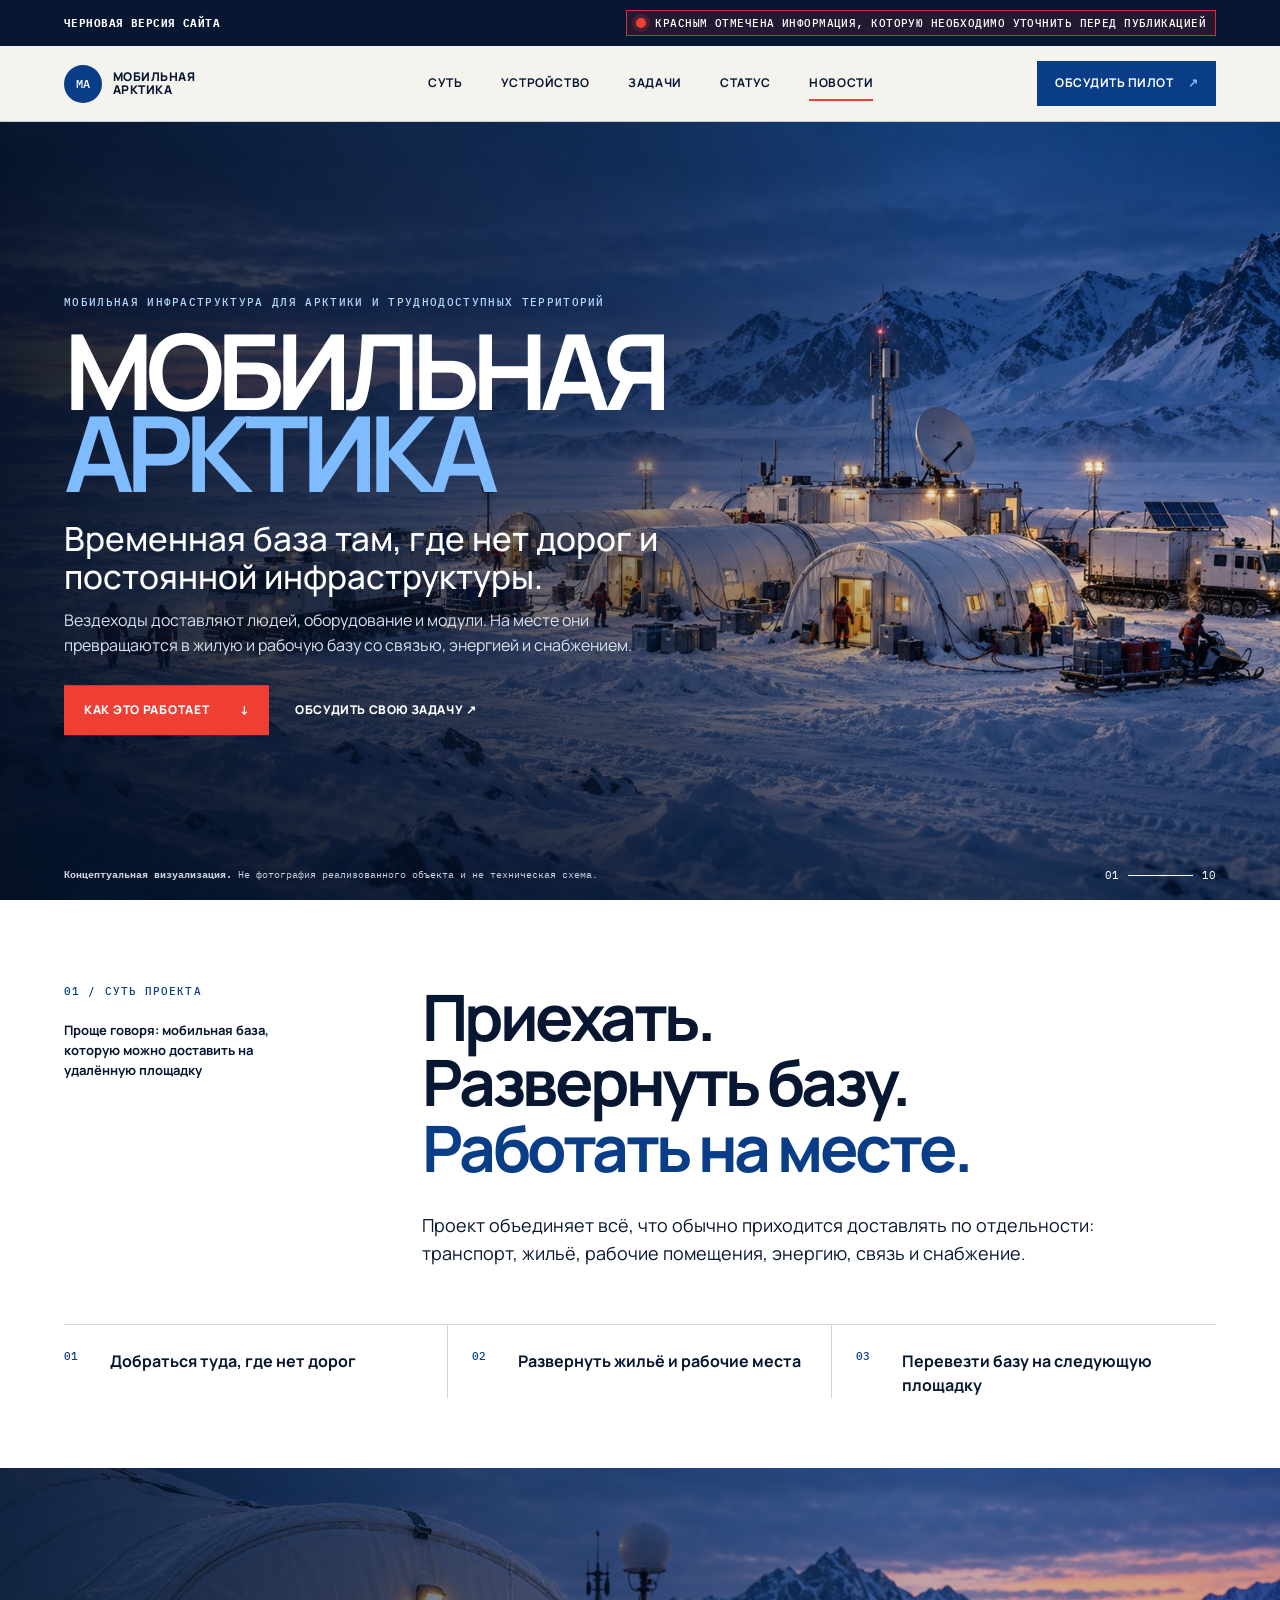
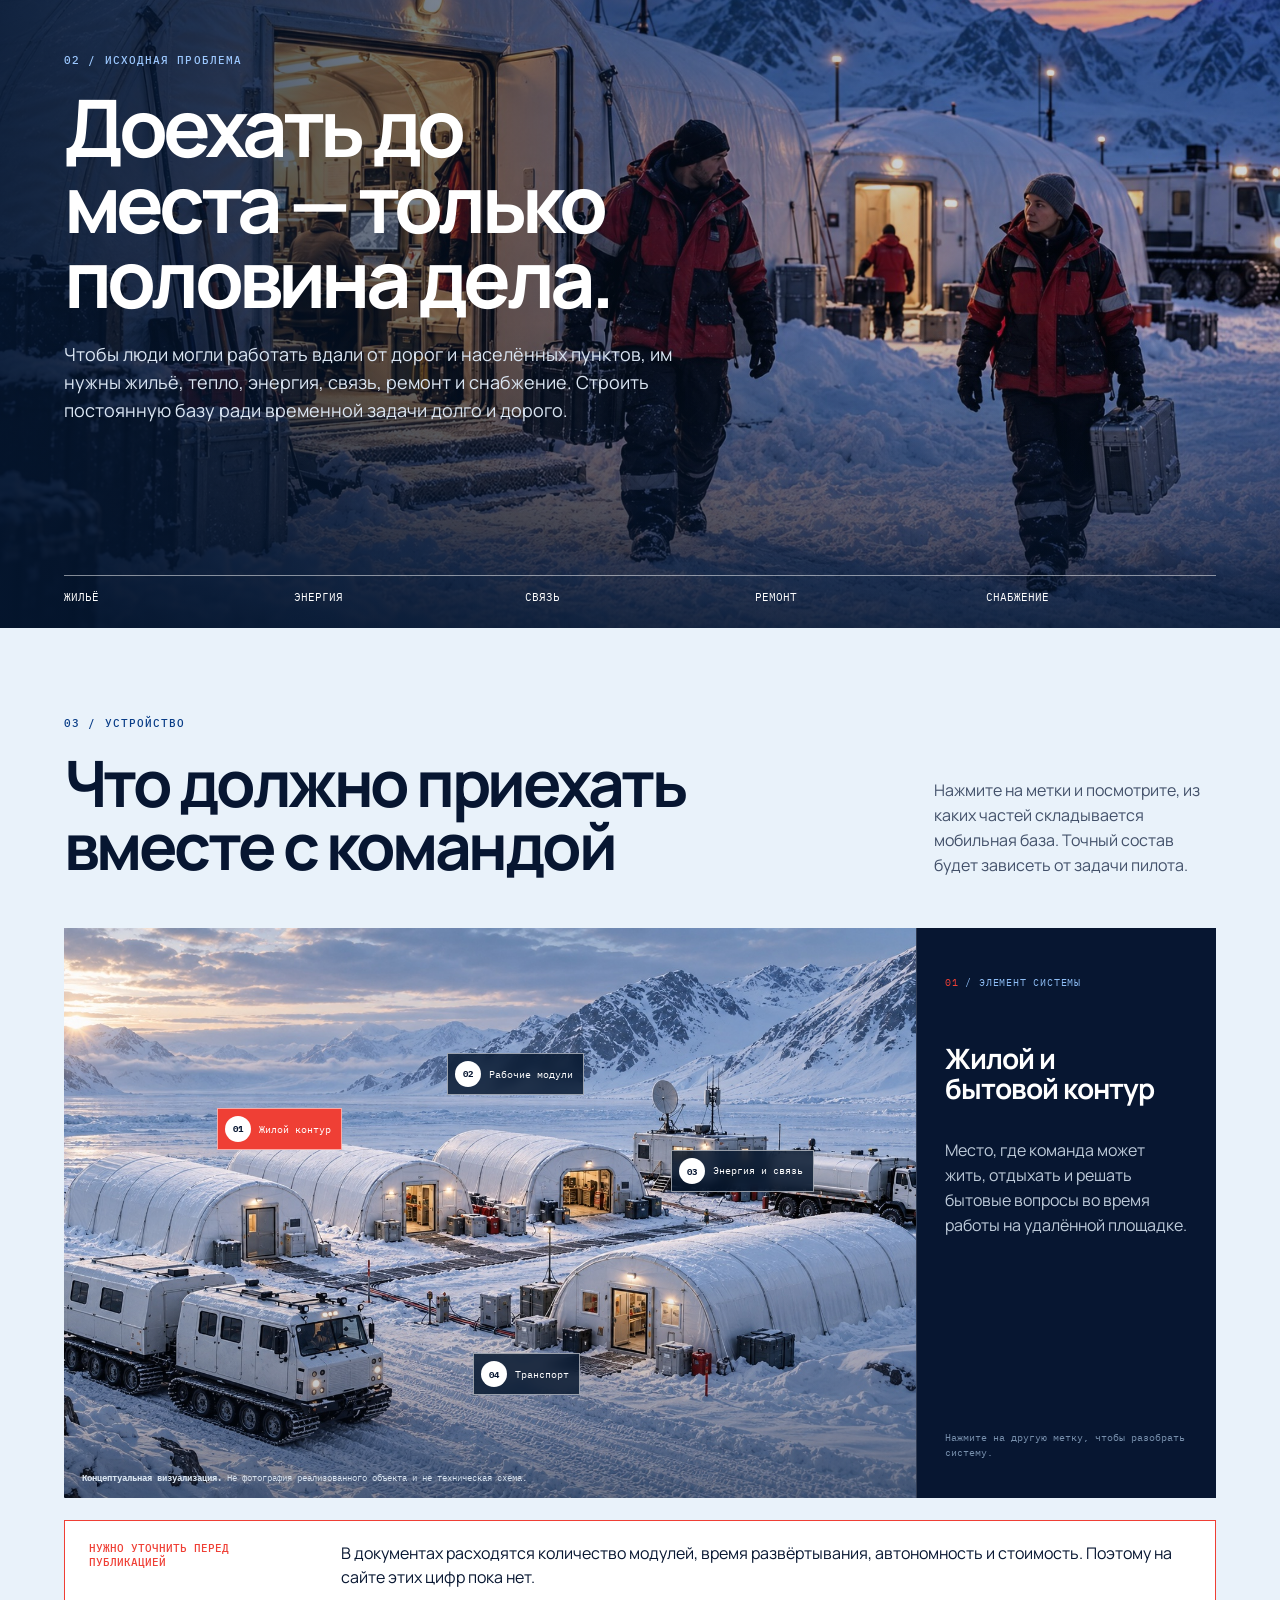
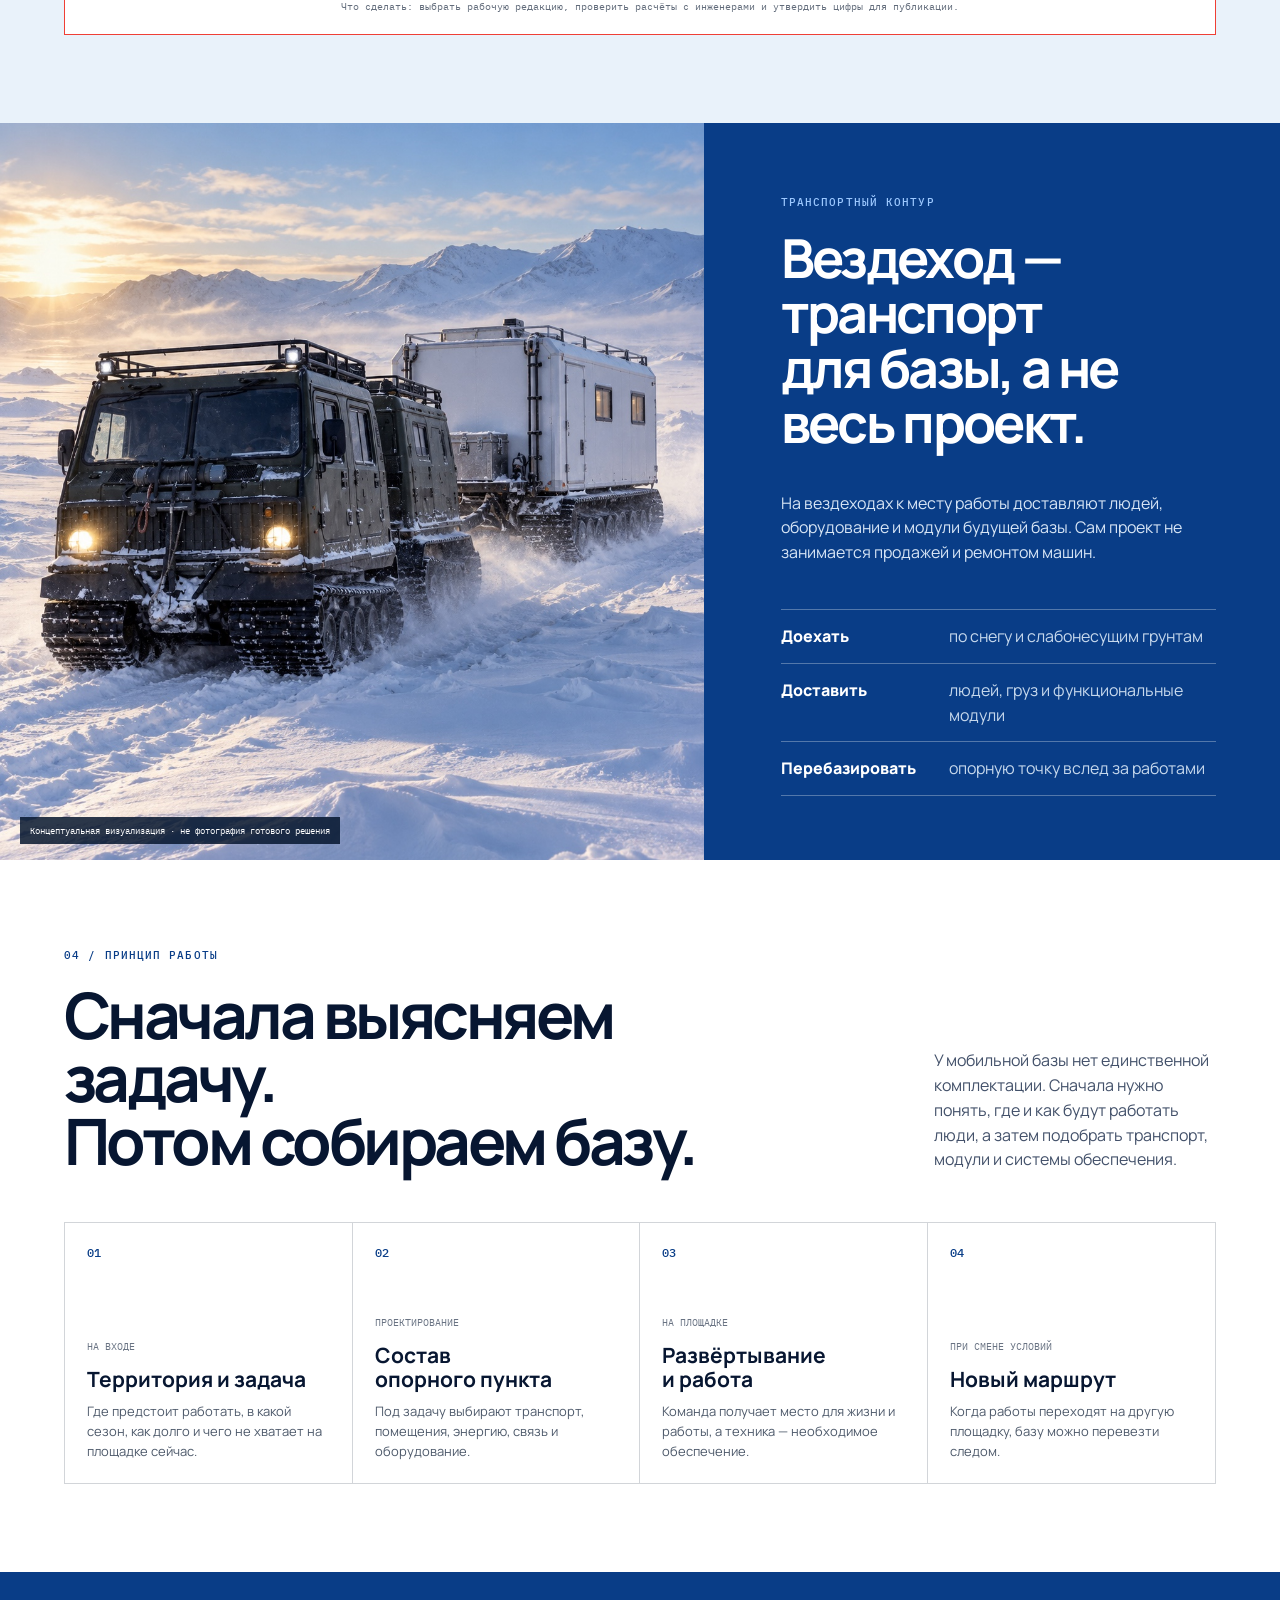
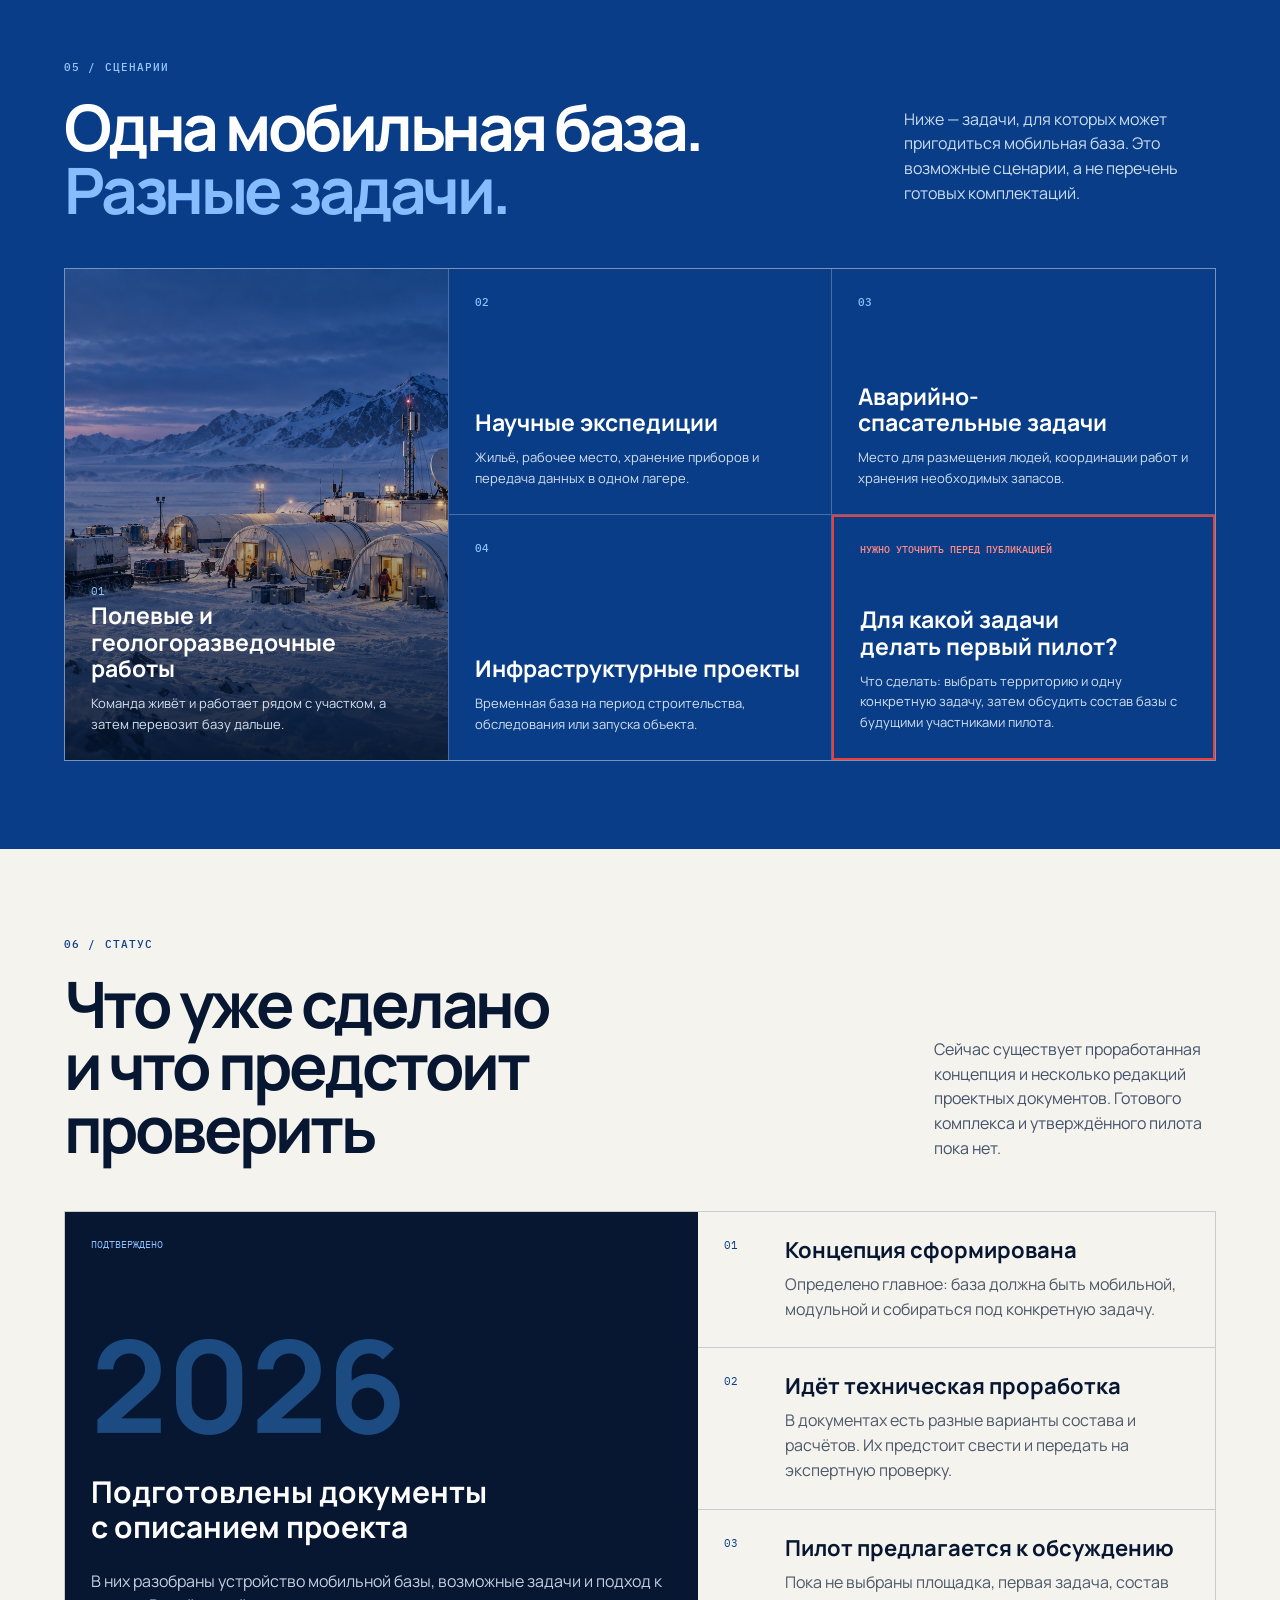
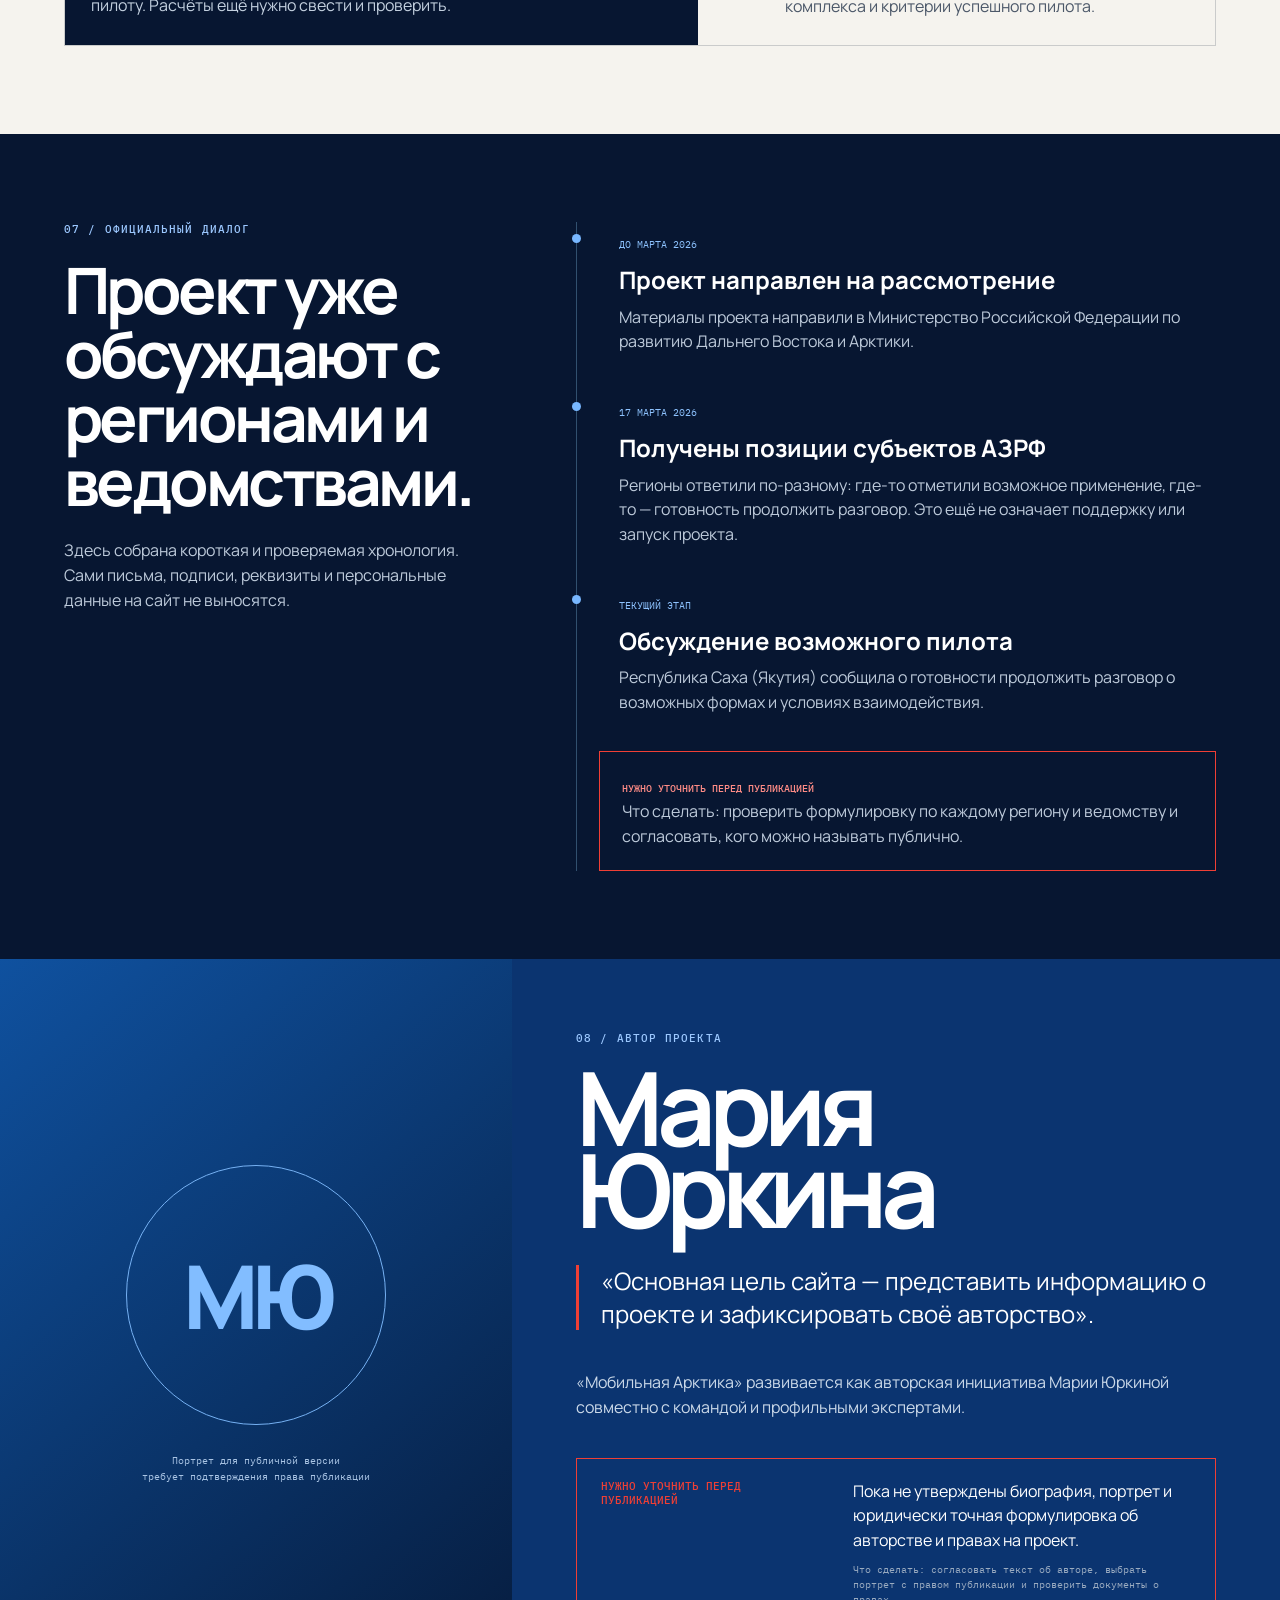
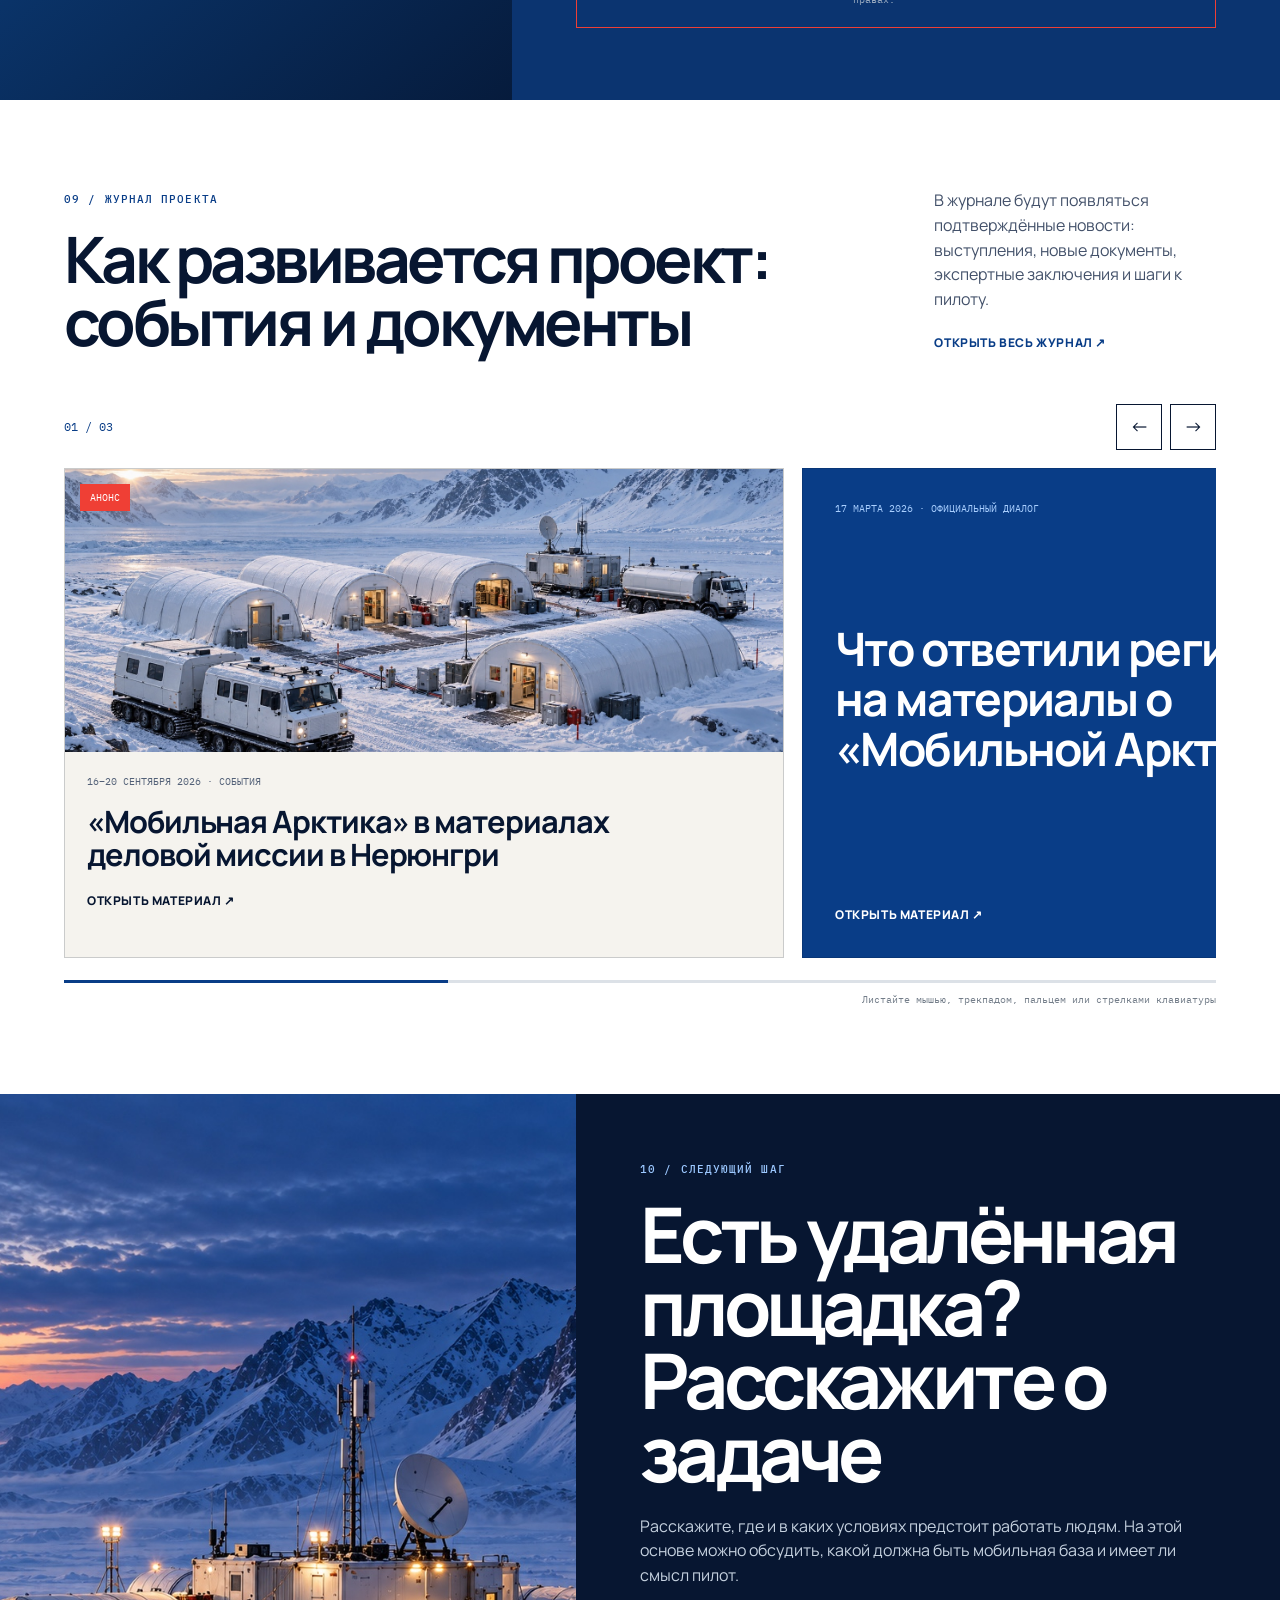
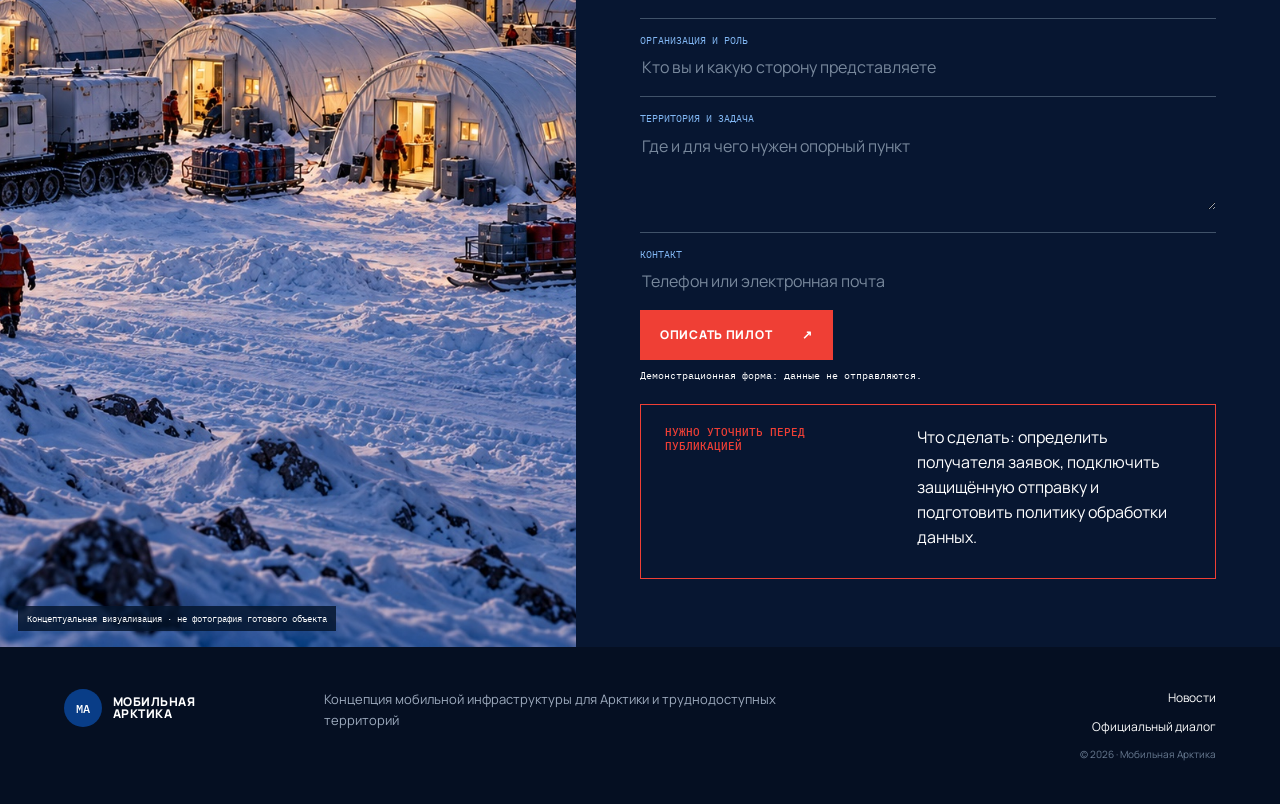
==== index.html @ 5ba13e06 "Черновик сайта «Мобильная Арктика» для показа" ====
<!doctype html>
<html lang="ru"><head>
<meta charset="UTF-8"><meta name="viewport" content="width=device-width,initial-scale=1"><meta name="robots" content="noindex,nofollow"><meta name="theme-color" content="#06152f">
<meta name="description" content="Мобильная Арктика — концепция многофункционального мобильного опорного пункта для Арктики и труднодоступных территорий.">
<meta property="og:type" content="website"><meta property="og:locale" content="ru_RU"><meta property="og:title" content="Мобильная Арктика — опорный пункт, который движется вместе с задачей"><meta property="og:description" content="Транспортные платформы, быстроразвёртываемые модули, энергия, связь и снабжение в единой мобильной системе."><meta property="og:image" content="assets/mobile-arctic-hero-v2.jpg">
<title>Мобильная Арктика — мобильный опорный пункт</title>
<link rel="preconnect" href="https://fonts.googleapis.com"><link rel="preconnect" href="https://fonts.gstatic.com" crossorigin><link href="https://fonts.googleapis.com/css2?family=IBM+Plex+Mono:wght@400;500&family=Manrope:wght@400;500;600;700;800&display=swap" rel="stylesheet"><link rel="stylesheet" href="styles.css">
<script type="application/ld+json">{"@context":"https://schema.org","@type":"WebSite","name":"Мобильная Арктика","inLanguage":"ru-RU","description":"Информационный сайт концепции мобильного опорного пункта для Арктики и труднодоступных территорий."}</script>
</head><body>
<a class="skip-link" href="#main">Перейти к содержанию</a><div class="page-progress" aria-hidden="true"><i data-page-progress></i></div>
<div class="draft-bar"><strong>Черновая версия сайта</strong><span><i></i> Красным отмечена информация, которую необходимо уточнить перед публикацией</span></div>
<header class="site-header" data-header><a class="brand" href="#top" aria-label="Мобильная Арктика — в начало"><span class="brand-sign">МА</span><span>Мобильная<br>Арктика</span></a><nav class="desktop-nav" aria-label="Основная навигация"><a href="#about">Суть</a><a href="#system">Устройство</a><a href="#missions">Задачи</a><a href="#status">Статус</a><a href="#news">Новости</a></nav><a class="nav-cta" href="#pilot">Обсудить пилот <b>↗</b></a><button class="menu-button" type="button" aria-expanded="false" aria-controls="mobile-nav"><span></span><span></span><i class="sr-only">Открыть меню</i></button><nav class="mobile-nav" id="mobile-nav" hidden><a href="#about">Суть</a><a href="#system">Устройство</a><a href="#missions">Задачи</a><a href="#status">Статус</a><a href="#news">Новости</a><a href="#pilot">Обсудить пилот</a></nav></header>
<main id="main">
<section class="hero" id="top"><img class="hero-image" src="assets/mobile-arctic-hero-v2.jpg" alt="Концептуальная визуализация мобильного опорного пункта среди заснеженных гор" fetchpriority="high"><div class="hero-shade"></div><div class="hero-content reveal"><p class="kicker">Мобильная инфраструктура для Арктики и труднодоступных территорий</p><h1>Мобильная<br><span>Арктика</span></h1><p class="hero-thesis">Временная база там, где нет дорог и постоянной инфраструктуры.</p><p class="hero-description">Вездеходы доставляют людей, оборудование и модули. На месте они превращаются в жилую и рабочую базу со связью, энергией и снабжением.</p><div class="hero-actions"><a class="button button-red" href="#about">Как это работает <span>↓</span></a><a class="text-link" href="#pilot">Обсудить свою задачу ↗</a></div></div><p class="concept-note"><b>Концептуальная визуализация.</b> Не фотография реализованного объекта и не техническая схема.</p><div class="hero-index">01 <i></i> 10</div></section>

<section class="definition" id="about" data-nav-section><div class="definition-label reveal"><p class="section-no">01 / Суть проекта</p><p>Проще говоря: мобильная база, которую можно доставить на удалённую площадку</p></div><div class="definition-main reveal"><h2>Приехать.<br>Развернуть базу.<br><span>Работать на месте.</span></h2><p>Проект объединяет всё, что обычно приходится доставлять по отдельности: транспорт, жильё, рабочие помещения, энергию, связь и снабжение.</p></div><div class="definition-proof reveal"><div><b>01</b><span>Добраться туда, где нет дорог</span></div><div><b>02</b><span>Развернуть жильё и рабочие места</span></div><div><b>03</b><span>Перевезти базу на следующую площадку</span></div></div></section>

<section class="problem photo-panel" id="problem"><img src="assets/mobile-arctic-work-v2.jpg" alt="Концептуальная сцена работы команды рядом с мобильными модулями в Арктике" loading="lazy"><div class="photo-panel-shade"></div><div class="photo-panel-copy reveal"><p class="section-no section-no-light">02 / Исходная проблема</p><h2>Доехать до места — только половина дела.</h2><p>Чтобы люди могли работать вдали от дорог и населённых пунктов, им нужны жильё, тепло, энергия, связь, ремонт и снабжение. Строить постоянную базу ради временной задачи долго и дорого.</p></div><div class="problem-counter"><span>Жильё</span><span>Энергия</span><span>Связь</span><span>Ремонт</span><span>Снабжение</span></div></section>

<section class="system" id="system" data-nav-section><header class="section-head reveal"><div><p class="section-no">03 / Устройство</p><h2>Что должно приехать<br>вместе с командой</h2></div><p>Нажмите на метки и посмотрите, из каких частей складывается мобильная база. Точный состав будет зависеть от задачи пилота.</p></header><div class="system-stage reveal"><figure class="system-visual"><img src="assets/mobile-arctic-system-v3.jpg" alt="Концептуальная визуализация мобильного опорного пункта с модулями, транспортом и связью" loading="lazy"><figcaption><b>Концептуальная визуализация.</b> Не фотография реализованного объекта и не техническая схема.</figcaption><button class="system-marker marker-one is-active" type="button" data-system-tab="living" aria-selected="true"><b>01</b><span>Жилой контур</span></button><button class="system-marker marker-two" type="button" data-system-tab="work" aria-selected="false"><b>02</b><span>Рабочие модули</span></button><button class="system-marker marker-three" type="button" data-system-tab="energy" aria-selected="false"><b>03</b><span>Энергия и связь</span></button><button class="system-marker marker-four" type="button" data-system-tab="transport" aria-selected="false"><b>04</b><span>Транспорт</span></button></figure><aside class="system-detail" aria-live="polite"><p><span data-system-number>01</span> / Элемент системы</p><h3 data-system-title>Жилой и бытовой контур</h3><p data-system-copy>Место, где команда может жить, отдыхать и решать бытовые вопросы во время работы на удалённой площадке.</p><small>Нажмите на другую метку, чтобы разобрать систему.</small></aside></div><div class="editorial-status reveal"><span>Нужно уточнить перед публикацией</span><p>В документах расходятся количество модулей, время развёртывания, автономность и стоимость. Поэтому на сайте этих цифр пока нет.</p><small>Что сделать: выбрать рабочую редакцию, проверить расчёты с инженерами и утвердить цифры для публикации.</small></div></section>

<section class="platform" id="platform"><div class="platform-photo reveal"><img src="assets/mobile-arctic-transport-module-v1.jpg" alt="Концептуальная визуализация гусеничного вездехода, перевозящего модуль мобильной базы по глубокому снегу" loading="lazy"><p>Концептуальная визуализация · не фотография готового решения</p></div><div class="platform-copy reveal"><p class="section-no section-no-light">Транспортный контур</p><h2>Вездеход — транспорт для базы, а не весь проект.</h2><p>На вездеходах к месту работы доставляют людей, оборудование и модули будущей базы. Сам проект не занимается продажей и ремонтом машин.</p><dl><div><dt>Доехать</dt><dd>по снегу и слабонесущим грунтам</dd></div><div><dt>Доставить</dt><dd>людей, груз и функциональные модули</dd></div><div><dt>Перебазировать</dt><dd>опорную точку вслед за работами</dd></div></dl></div></section>

<section class="how" id="how"><header class="section-head reveal"><div><p class="section-no">04 / Принцип работы</p><h2>Сначала выясняем задачу.<br>Потом собираем базу.</h2></div><p>У мобильной базы нет единственной комплектации. Сначала нужно понять, где и как будут работать люди, а затем подобрать транспорт, модули и системы обеспечения.</p></header><ol class="process"><li class="reveal"><b>01</b><div><span>На входе</span><h3>Территория и задача</h3><p>Где предстоит работать, в какой сезон, как долго и чего не хватает на площадке сейчас.</p></div></li><li class="reveal"><b>02</b><div><span>Проектирование</span><h3>Состав опорного пункта</h3><p>Под задачу выбирают транспорт, помещения, энергию, связь и оборудование.</p></div></li><li class="reveal"><b>03</b><div><span>На площадке</span><h3>Развёртывание и работа</h3><p>Команда получает место для жизни и работы, а техника — необходимое обеспечение.</p></div></li><li class="reveal"><b>04</b><div><span>При смене условий</span><h3>Новый маршрут</h3><p>Когда работы переходят на другую площадку, базу можно перевезти следом.</p></div></li></ol></section>

<section class="missions" id="missions" data-nav-section><header class="missions-head reveal"><div><p class="section-no section-no-light">05 / Сценарии</p><h2>Одна мобильная база.<br><span>Разные задачи.</span></h2></div><p>Ниже — задачи, для которых может пригодиться мобильная база. Это возможные сценарии, а не перечень готовых комплектаций.</p></header><div class="mission-grid"><article class="mission-feature reveal"><img src="assets/mobile-arctic-hero-v2.jpg" alt="Концептуальная база для полевых работ в Арктике" loading="lazy"><div><b>01</b><h3>Полевые и геологоразведочные работы</h3><p>Команда живёт и работает рядом с участком, а затем перевозит базу дальше.</p></div></article><article class="reveal"><b>02</b><h3>Научные экспедиции</h3><p>Жильё, рабочее место, хранение приборов и передача данных в одном лагере.</p></article><article class="reveal"><b>03</b><h3>Аварийно-спасательные задачи</h3><p>Место для размещения людей, координации работ и хранения необходимых запасов.</p></article><article class="reveal"><b>04</b><h3>Инфраструктурные проекты</h3><p>Временная база на период строительства, обследования или запуска объекта.</p></article><article class="mission-unresolved reveal"><span>Нужно уточнить перед публикацией</span><h3>Для какой задачи делать первый пилот?</h3><p>Что сделать: выбрать территорию и одну конкретную задачу, затем обсудить состав базы с будущими участниками пилота.</p></article></div></section>

<section class="status" id="status" data-nav-section><header class="section-head reveal"><div><p class="section-no">06 / Статус</p><h2>Что уже сделано<br>и что предстоит проверить</h2></div><p>Сейчас существует проработанная концепция и несколько редакций проектных документов. Готового комплекса и утверждённого пилота пока нет.</p></header><div class="status-ledger"><article class="status-primary reveal"><span>Подтверждено</span><strong>2026</strong><h3>Подготовлены документы с описанием проекта</h3><p>В них разобраны устройство мобильной базы, возможные задачи и подход к пилоту. Расчёты ещё нужно свести и проверить.</p></article><article class="reveal"><b>01</b><div><h3>Концепция сформирована</h3><p>Определено главное: база должна быть мобильной, модульной и собираться под конкретную задачу.</p></div></article><article class="reveal"><b>02</b><div><h3>Идёт техническая проработка</h3><p>В документах есть разные варианты состава и расчётов. Их предстоит свести и передать на экспертную проверку.</p></div></article><article class="reveal"><b>03</b><div><h3>Пилот предлагается к обсуждению</h3><p>Пока не выбраны площадка, первая задача, состав комплекса и критерии успешного пилота.</p></div></article></div></section>

<section class="dialogue" id="dialogue"><div class="dialogue-intro reveal"><p class="section-no section-no-light">07 / Официальный диалог</p><h2>Проект уже обсуждают с регионами и ведомствами.</h2><p>Здесь собрана короткая и проверяемая хронология. Сами письма, подписи, реквизиты и персональные данные на сайт не выносятся.</p></div><div class="dialogue-timeline"><article class="reveal"><time>До марта 2026</time><h3>Проект направлен на рассмотрение</h3><p>Материалы проекта направили в Министерство Российской Федерации по развитию Дальнего Востока и Арктики.</p></article><article class="reveal"><time>17 марта 2026</time><h3>Получены позиции субъектов АЗРФ</h3><p>Регионы ответили по-разному: где-то отметили возможное применение, где-то — готовность продолжить разговор. Это ещё не означает поддержку или запуск проекта.</p></article><article class="reveal"><time>Текущий этап</time><h3>Обсуждение возможного пилота</h3><p>Республика Саха (Якутия) сообщила о готовности продолжить разговор о возможных формах и условиях взаимодействия.</p></article><article class="dialogue-unresolved reveal"><span>Нужно уточнить перед публикацией</span><p>Что сделать: проверить формулировку по каждому региону и ведомству и согласовать, кого можно называть публично.</p></article></div></section>

<section class="author" id="author"><div class="author-mark reveal"><span>МЮ</span><p>Портрет для публичной версии<br>требует подтверждения права публикации</p></div><div class="author-copy reveal"><p class="section-no section-no-light">08 / Автор проекта</p><h2>Мария<br>Юркина</h2><blockquote>«Основная цель сайта — представить информацию о проекте и зафиксировать своё авторство».</blockquote><p>«Мобильная Арктика» развивается как авторская инициатива Марии Юркиной совместно с командой и профильными экспертами.</p><div class="editorial-status dark"><span>Нужно уточнить перед публикацией</span><p>Пока не утверждены биография, портрет и юридически точная формулировка об авторстве и правах на проект.</p><small>Что сделать: согласовать текст об авторе, выбрать портрет с правом публикации и проверить документы о правах.</small></div></div></section>

<section class="news" id="news" data-nav-section><header class="section-head reveal"><div><p class="section-no">09 / Журнал проекта</p><h2>Как развивается проект:<br>события и документы</h2></div><div><p>В журнале будут появляться подтверждённые новости: выступления, новые документы, экспертные заключения и шаги к пилоту.</p><a class="arrow-link" href="news/">Открыть весь журнал ↗</a></div></header><div class="news-slider reveal" data-news-slider tabindex="0" aria-label="Новости проекта. Используйте стрелки для листания"><div class="news-toolbar"><p><span data-news-current>01</span> / <span data-news-total>03</span></p><div class="slider-buttons"><button type="button" data-news-prev aria-label="Предыдущая новость">←</button><button type="button" data-news-next aria-label="Следующая новость">→</button></div></div><div class="news-track" data-news-track><article class="news-slide news-lead"><a href="news/neryungri-2026.html"><div class="news-image"><img src="assets/mobile-arctic-system-v3.jpg" alt="Концептуальная визуализация проекта Мобильная Арктика" loading="lazy"><span>Анонс</span></div><div class="news-content"><p><time datetime="2026-09-16">16–20 сентября 2026</time> · События</p><h3>«Мобильная Арктика» в материалах деловой миссии в Нерюнгри</h3><span class="read-more">Открыть материал ↗</span></div></a></article><article class="news-slide news-card"><a href="news/official-dialogue-march-2026.html"><p><time datetime="2026-03-17">17 марта 2026</time> · Официальный диалог</p><h3>Что ответили регионы на материалы о «Мобильной Арктике»</h3><span class="read-more">Открыть материал ↗</span></a></article><article class="news-slide news-draft"><span>Нужно уточнить перед публикацией</span><p>Экспертная работа</p><h3>Техническая критика проекта и предложения по арктической эксплуатации</h3><small>Что сделать: получить письменное заключение, разрешение на цитирование и данные об авторе и источнике.</small></article></div><div class="slider-progress" aria-hidden="true"><i data-news-progress></i></div><p class="slider-hint">Листайте мышью, трекпадом, пальцем или стрелками клавиатуры</p></div></section>

<section class="pilot" id="pilot"><div class="pilot-image"><img src="assets/mobile-arctic-pilot-v1.jpg" alt="Детализированная концептуальная визуализация мобильной арктической базы с модулями и гусеничной техникой" loading="lazy"><p class="pilot-image-note">Концептуальная визуализация · не фотография готового объекта</p></div><div class="pilot-copy reveal"><p class="section-no section-no-light">10 / Следующий шаг</p><h2>Есть удалённая площадка?<br>Расскажите о задаче</h2><p>Расскажите, где и в каких условиях предстоит работать людям. На этой основе можно обсудить, какой должна быть мобильная база и имеет ли смысл пилот.</p><form data-demo-form><label><span>Организация и роль</span><input name="organization" autocomplete="organization" placeholder="Кто вы и какую сторону представляете"></label><label><span>Территория и задача</span><textarea name="task" rows="3" placeholder="Где и для чего нужен опорный пункт"></textarea></label><label><span>Контакт</span><input name="contact" autocomplete="email" placeholder="Телефон или электронная почта"></label><button class="button button-red" type="submit">Описать пилот <span>↗</span></button><p class="form-note">Демонстрационная форма: данные не отправляются.</p><p class="form-success" role="status" hidden>Это макет формы — данные не отправлены.</p></form><div class="editorial-status dark"><span>Нужно уточнить перед публикацией</span><p>Что сделать: определить получателя заявок, подключить защищённую отправку и подготовить политику обработки данных.</p></div></div></section>
</main>
<footer class="site-footer"><a class="brand" href="#top"><span class="brand-sign">МА</span><span>Мобильная<br>Арктика</span></a><p>Концепция мобильной инфраструктуры для Арктики и труднодоступных территорий</p><div><a href="news/">Новости</a><a href="#dialogue">Официальный диалог</a><small>© 2026 · Мобильная Арктика</small></div></footer><script src="script.js"></script>
</body></html>
---- styles.css ----
:root{--ink:#071631;--blue:#093d87;--blue2:#0a56b7;--ice:#e9f2fa;--paper:#f5f3ee;--white:#fff;--red:#ef3f35;--line:rgba(7,22,49,.18);--mono:"IBM Plex Mono",monospace;--sans:"Manrope",Arial,sans-serif;--pad:clamp(24px,5vw,76px);--radius:3px}
*{box-sizing:border-box}html{scroll-behavior:smooth}body{margin:0;background:var(--paper);color:var(--ink);font-family:var(--sans);font-size:16px;line-height:1.55}body.menu-open{overflow:hidden}h1,h2,h3{text-wrap:balance;overflow-wrap:break-word}img{display:block;max-width:100%}a{color:inherit;text-decoration:none}button,input,textarea{font:inherit}.sr-only{position:absolute;width:1px;height:1px;overflow:hidden;clip:rect(0,0,0,0)}.skip-link{position:fixed;z-index:200;left:16px;top:-80px;background:#fff;padding:12px 18px}.skip-link:focus{top:16px}.page-progress{position:fixed;z-index:160;left:0;right:0;top:0;height:3px;background:transparent}.page-progress i{display:block;width:0;height:100%;background:var(--red)}
.draft-bar{min-height:46px;background:var(--ink);color:#fff;padding:8px var(--pad);display:flex;align-items:center;justify-content:space-between;gap:24px;font:11px/1.35 var(--mono);letter-spacing:.04em;text-transform:uppercase}.draft-bar strong{white-space:nowrap}.draft-bar span{display:flex;align-items:center;color:#fff;font-weight:500;border:1px solid rgba(239,63,53,.8);background:rgba(239,63,53,.12);padding:5px 9px}.draft-bar i{display:inline-block;flex:0 0 auto;width:10px;height:10px;border-radius:50%;margin-right:9px;background:var(--red);box-shadow:0 0 0 4px rgba(239,63,53,.18)}
.site-header{height:76px;padding:0 var(--pad);display:grid;grid-template-columns:200px 1fr auto;align-items:center;gap:30px;position:sticky;top:0;z-index:100;background:rgba(245,243,238,.94);border-bottom:1px solid var(--line);backdrop-filter:blur(12px);transition:.25s}.site-header.scrolled{height:64px;box-shadow:0 8px 30px rgba(7,22,49,.08)}.brand{display:flex;align-items:center;gap:11px;font-weight:800;font-size:12px;line-height:1.05;text-transform:uppercase;letter-spacing:.04em}.brand-sign{width:38px;height:38px;display:grid;place-items:center;background:var(--blue);color:#fff;font:500 12px var(--mono);border-radius:50%}.desktop-nav{display:flex;justify-content:center;gap:clamp(18px,3vw,44px)}.desktop-nav a{font-size:12px;font-weight:700;text-transform:uppercase;letter-spacing:.05em;position:relative}.desktop-nav a:after{content:"";position:absolute;left:0;right:100%;bottom:-8px;height:2px;background:var(--red);transition:.2s}.desktop-nav a:hover:after,.desktop-nav a.is-active:after{right:0}.nav-cta{background:var(--blue);color:#fff;padding:13px 18px;font-size:12px;font-weight:700;text-transform:uppercase;letter-spacing:.04em}.nav-cta b{color:#80baff;margin-left:12px}.menu-button,.mobile-nav{display:none}
.section-no{margin:0 0 22px;font:500 11px var(--mono);letter-spacing:.1em;text-transform:uppercase;color:var(--blue)}.section-no-light{color:#9cc8ff}.section-head{display:grid;grid-template-columns:minmax(0,1.5fr) minmax(260px,.55fr);gap:8vw;align-items:end;margin-bottom:50px}.section-head h2,.missions-head h2{font-size:clamp(38px,5vw,72px);line-height:.98;letter-spacing:-.055em;margin:0}.section-head>p,.section-head>div:last-child>p{max-width:470px;margin:0;color:#43516a}.button{display:inline-flex;align-items:center;justify-content:space-between;gap:30px;min-width:190px;padding:16px 20px;border:0;font-size:12px;font-weight:800;letter-spacing:.06em;text-transform:uppercase;cursor:pointer}.button-red{background:var(--red);color:#fff}.button:hover{filter:brightness(1.08)}.text-link,.arrow-link,.read-more{font-size:12px;font-weight:800;text-transform:uppercase;letter-spacing:.05em}.arrow-link{display:inline-block;margin-top:22px;color:var(--blue)}
.hero{height:calc(100svh - 122px);min-height:640px;position:relative;color:#fff;overflow:hidden}.hero-image,.photo-panel>img,.pilot-image img{width:100%;height:100%;object-fit:cover}.hero-shade{position:absolute;inset:0;background:linear-gradient(90deg,rgba(3,15,35,.92) 0%,rgba(3,15,35,.48) 48%,rgba(3,15,35,.08) 75%),linear-gradient(0deg,rgba(3,15,35,.58),transparent 45%)}.hero-content{position:absolute;left:var(--pad);top:50%;transform:translateY(-49%);width:min(760px,66vw)}.kicker{font:500 11px var(--mono);text-transform:uppercase;letter-spacing:.12em;color:#b5d8ff;margin:0 0 20px}.hero h1{font-size:clamp(68px,8.2vw,126px);line-height:.78;letter-spacing:-.075em;text-transform:uppercase;margin:0}.hero h1 span{color:#7fbbff}.hero-thesis{font-size:clamp(23px,2.6vw,39px);line-height:1.15;max-width:700px;margin:27px 0 12px;font-weight:500}.hero-description{max-width:590px;color:#d7e1ef;margin:0 0 27px}.hero-actions{display:flex;gap:26px;align-items:center}.concept-note{position:absolute;left:var(--pad);bottom:18px;margin:0;max-width:650px;font:10px/1.5 var(--mono);color:#c7d2df}.hero-index{position:absolute;right:var(--pad);bottom:18px;font:11px var(--mono);display:flex;align-items:center;gap:9px}.hero-index i{width:65px;height:1px;background:#fff}
.definition{padding:84px var(--pad) 70px;display:grid;grid-template-columns:minmax(180px,.45fr) minmax(0,1.4fr);gap:36px 8vw;background:#fff}.definition-label>p:last-child{max-width:230px;font-size:13px;font-weight:700}.definition-main h2{font-size:clamp(38px,5vw,74px);line-height:1.02;letter-spacing:-.055em;margin:0}.definition-main h2 span{color:var(--blue)}.definition-main>p{font-size:18px;max-width:740px;margin:32px 0 0}.definition-proof{grid-column:1/-1;display:grid;grid-template-columns:repeat(3,1fr);border-top:1px solid var(--line);margin-top:20px}.definition-proof div{padding:24px 24px 0 0;display:grid;grid-template-columns:34px 1fr;gap:12px;border-right:1px solid var(--line)}.definition-proof div+div{padding-left:24px}.definition-proof div:last-child{border:0}.definition-proof b{font:500 11px var(--mono);color:var(--blue)}.definition-proof span{font-weight:700}
.photo-panel{height:760px;position:relative;color:#fff}.photo-panel-shade{position:absolute;inset:0;background:linear-gradient(90deg,rgba(4,21,45,.86),rgba(4,21,45,.18) 72%),linear-gradient(0deg,rgba(4,21,45,.78),transparent 40%)}.photo-panel-copy{position:absolute;left:var(--pad);top:50%;transform:translateY(-50%);max-width:720px}.photo-panel-copy h2{font-size:clamp(44px,6.2vw,90px);line-height:.95;letter-spacing:-.06em;margin:0 0 26px}.photo-panel-copy>p:last-child{font-size:18px;max-width:610px;color:#dbe6f3}.problem-counter{position:absolute;left:var(--pad);right:var(--pad);bottom:24px;display:grid;grid-template-columns:repeat(5,1fr);border-top:1px solid rgba(255,255,255,.5)}.problem-counter span{padding-top:14px;font:11px var(--mono);text-transform:uppercase}
.system,.how,.status,.news{padding:88px var(--pad)}.system{background:var(--ice)}.system-stage{display:grid;grid-template-columns:minmax(0,1fr) 300px;background:var(--ink);color:#fff}.system-visual{position:relative;margin:0;min-height:570px;overflow:hidden}.system-visual>img{width:100%;height:100%;object-fit:cover}.system-visual:after{content:"";position:absolute;inset:0;background:linear-gradient(0deg,rgba(4,15,33,.45),transparent 40%);pointer-events:none}.system-visual figcaption{position:absolute;z-index:2;left:18px;bottom:14px;max-width:530px;font:9px/1.45 var(--mono);color:#d8e4f0}.system-marker{position:absolute;z-index:3;display:flex;align-items:center;gap:8px;padding:7px 10px 7px 7px;background:rgba(4,21,45,.82);border:1px solid rgba(255,255,255,.56);color:#fff;font:10px var(--mono);cursor:pointer;text-align:left;backdrop-filter:blur(5px);transition:.2s}.system-marker b{display:grid;place-items:center;width:26px;height:26px;background:#fff;color:var(--ink);border-radius:50%;font-size:9px}.system-marker:hover,.system-marker.is-active{background:var(--red);transform:translateY(-2px)}.marker-one{left:18%;top:32%}.marker-two{left:45%;top:22%}.marker-three{right:12%;top:39%}.marker-four{left:48%;bottom:18%}.system-detail{padding:38px 28px;display:flex;flex-direction:column;border-left:1px solid rgba(255,255,255,.16)}.system-detail>p:first-child{font:10px var(--mono);text-transform:uppercase;letter-spacing:.08em;color:#8ebdf5}.system-detail>p:first-child span{color:var(--red)}.system-detail h3{font-size:28px;line-height:1.1;letter-spacing:-.035em;margin:44px 0 18px}.system-detail>p:nth-child(3){color:#becbda}.system-detail small{font:10px/1.5 var(--mono);color:#7890ad;margin-top:auto}.editorial-status{margin-top:22px;border:1px solid var(--red);background:#fff;padding:20px 24px;display:grid;grid-template-columns:220px 1fr;gap:9px 32px}.editorial-status span{grid-row:1/3;color:var(--red);font:500 11px var(--mono);text-transform:uppercase}.editorial-status p,.editorial-status small{margin:0}.editorial-status small{font:10px/1.5 var(--mono);color:#626c7b}.editorial-status.dark{background:transparent;color:#fff}.editorial-status.dark p{color:#fff}.editorial-status.dark small{color:#9aabc0}
.platform{display:grid;grid-template-columns:1.1fr .9fr;background:var(--blue);color:#fff}.platform-photo{position:relative;min-height:690px;overflow:hidden}.platform-photo img{position:absolute;inset:0;width:100%;height:100%;object-fit:cover;object-position:center 50%}.platform-photo p{position:absolute;left:20px;bottom:16px;margin:0;background:rgba(4,21,45,.84);padding:8px 10px;font:9px var(--mono)}.platform-copy{padding:72px var(--pad) 64px clamp(42px,6vw,88px);display:flex;flex-direction:column;justify-content:center}.platform-copy h2{font-size:clamp(37px,4.2vw,62px);line-height:1.02;letter-spacing:-.05em;margin:0 0 24px}.platform-copy>p:not(.section-no){color:#d7e5f5}.platform-copy dl{margin:28px 0 0;border-top:1px solid rgba(255,255,255,.3)}.platform-copy dl div{padding:14px 0;border-bottom:1px solid rgba(255,255,255,.3);display:grid;grid-template-columns:150px 1fr;gap:18px}.platform-copy dt{font-weight:800}.platform-copy dd{margin:0;color:#c6d8ec}
.how{background:#fff}.process{list-style:none;padding:0;margin:0;display:grid;grid-template-columns:repeat(4,1fr);border:1px solid var(--line)}.process li{min-height:260px;padding:22px;display:flex;flex-direction:column;justify-content:space-between;border-right:1px solid var(--line)}.process li:last-child{border:0}.process li>b{font:500 12px var(--mono);color:var(--blue)}.process span{font:10px var(--mono);color:#697383;text-transform:uppercase}.process h3{font-size:21px;line-height:1.15;margin:10px 0}.process p{font-size:13px;color:#4e5a6b;margin:0}
.missions{padding:88px var(--pad);background:var(--blue);color:#fff}.missions-head{display:grid;grid-template-columns:1.3fr .55fr;gap:8vw;align-items:end;margin-bottom:46px}.missions-head h2 span{color:#85bdff}.missions-head>p{color:#ccddf0}.mission-grid{display:grid;grid-template-columns:repeat(3,1fr);gap:1px;background:rgba(255,255,255,.25);border:1px solid rgba(255,255,255,.25)}.mission-grid article{min-height:245px;background:var(--blue);padding:26px;display:flex;flex-direction:column}.mission-grid article>b{font:500 11px var(--mono);color:#8ec3ff}.mission-grid h3{font-size:23px;line-height:1.15;margin:auto 0 12px}.mission-grid p{font-size:13px;color:#d3e0ef;margin:0}.mission-feature{grid-row:span 2;position:relative;padding:0!important;overflow:hidden}.mission-feature img{width:100%;height:100%;min-height:491px;object-fit:cover}.mission-feature:after{content:"";position:absolute;inset:0;background:linear-gradient(0deg,rgba(4,20,44,.9),transparent 68%)}.mission-feature div{position:absolute;z-index:2;left:26px;right:26px;bottom:26px}.mission-feature div>b{font:11px var(--mono);color:#8ec3ff}.mission-unresolved{border:2px solid var(--red)!important}.mission-unresolved>span,.dialogue-unresolved>span{font:500 10px var(--mono);text-transform:uppercase;color:#ff8c86}
.status{background:var(--paper)}.status-ledger{display:grid;grid-template-columns:1.1fr .9fr;border:1px solid var(--line)}.status-ledger article{padding:26px;border-bottom:1px solid var(--line);display:grid;grid-template-columns:45px 1fr;gap:16px}.status-ledger article:last-child{border:0}.status-ledger article>b{font:11px var(--mono);color:var(--blue)}.status-ledger h3{font-size:22px;line-height:1.18;margin:0 0 8px}.status-ledger p{color:#4c5869;margin:0}.status-primary{grid-row:span 3;background:var(--ink);color:#fff!important;display:flex!important;flex-direction:column}.status-primary span{font:10px var(--mono);text-transform:uppercase;color:#8dc2ff}.status-primary strong{font-size:clamp(80px,10vw,150px);line-height:1;color:#1c4b81;margin:auto 0 10px}.status-primary h3{font-size:30px}.status-primary p{color:#c3d0df}
.dialogue{padding:88px var(--pad);background:var(--ink);color:#fff;display:grid;grid-template-columns:.78fr 1.22fr;gap:8vw}.dialogue-intro{position:sticky;top:110px;align-self:start}.dialogue-intro h2{font-size:clamp(40px,5vw,70px);line-height:1;letter-spacing:-.055em;margin:0 0 24px}.dialogue-intro>p:last-child{color:#bdcada}.dialogue-timeline{border-left:1px solid #31506f}.dialogue-timeline article{position:relative;padding:8px 0 36px 42px}.dialogue-timeline article:before{content:"";position:absolute;left:-5px;top:12px;width:9px;height:9px;border-radius:50%;background:#78b7ff}.dialogue-timeline time{font:10px var(--mono);text-transform:uppercase;color:#8ec3ff}.dialogue-timeline h3{font-size:24px;line-height:1.15;margin:11px 0}.dialogue-timeline p{color:#bdcada;margin:0}.dialogue-timeline .dialogue-unresolved{margin-left:22px;padding:22px;border:1px solid var(--red)}.dialogue-unresolved:before{display:none}
.author{display:grid;grid-template-columns:.8fr 1.2fr;background:#0b3470;color:#fff}.author-mark{min-height:690px;background:linear-gradient(140deg,#0f519f,#061b3c);display:flex;flex-direction:column;justify-content:center;align-items:center;padding:40px;text-align:center}.author-mark span{width:260px;height:260px;border:1px solid #76b1f3;border-radius:50%;display:grid;place-items:center;font-size:88px;font-weight:800;letter-spacing:-.08em;color:#82bdff}.author-mark p{font:10px/1.55 var(--mono);color:#a9c4e4;margin-top:28px}.author-copy{padding:72px var(--pad);display:flex;flex-direction:column;justify-content:center}.author-copy h2{font-size:clamp(60px,8vw,112px);line-height:.8;letter-spacing:-.07em;margin:0 0 34px}.author-copy blockquote{font-size:24px;line-height:1.35;margin:0 0 24px;padding-left:22px;border-left:3px solid var(--red)}.author-copy>p:not(.section-no){color:#cbd9e9}
.news{overflow:hidden;background:#fff}.news-slider{outline:0}.news-slider:focus-visible{box-shadow:0 0 0 3px rgba(10,86,183,.3)}.news-toolbar{display:flex;align-items:center;justify-content:space-between;margin-bottom:18px}.news-toolbar>p{font:12px var(--mono);color:var(--blue)}.slider-buttons{display:flex;gap:8px}.slider-buttons button{width:46px;height:46px;border:1px solid var(--ink);background:#fff;color:var(--ink);font-size:19px;cursor:pointer}.slider-buttons button:hover{background:var(--blue);color:#fff;border-color:var(--blue)}.news-track{display:flex;gap:18px;overflow-x:auto;scroll-snap-type:x mandatory;scrollbar-width:none;cursor:grab;padding-right:var(--pad);overscroll-behavior-inline:contain}.news-track::-webkit-scrollbar{display:none}.news-track.is-dragging{cursor:grabbing;scroll-snap-type:none}.news-slide{flex:0 0 min(720px,63vw);height:490px;scroll-snap-align:start;border:1px solid var(--line);background:var(--paper)}.news-slide>a{height:100%;display:flex;flex-direction:column}.news-image{height:58%;position:relative;overflow:hidden}.news-image img{width:100%;height:100%;object-fit:cover;transition:transform .6s}.news-slide:hover .news-image img{transform:scale(1.025)}.news-image>span{position:absolute;top:15px;left:15px;background:var(--red);color:#fff;padding:7px 10px;font:10px var(--mono);text-transform:uppercase}.news-content{padding:22px}.news-slide p{font:10px/1.5 var(--mono);text-transform:uppercase;color:#526077;margin:0}.news-slide h3{font-size:clamp(22px,2.4vw,35px);line-height:1.08;letter-spacing:-.035em;margin:16px 0}.news-content .read-more,.news-card .read-more{margin-top:auto}.news-card,.news-draft{padding:32px}.news-card a{height:100%}.news-card h3,.news-draft h3{font-size:clamp(30px,3.6vw,52px);margin:auto 0 24px}.news-card{background:var(--blue);color:#fff}.news-card p{color:#a9cfff}.news-draft{border:2px solid var(--red);display:flex;flex-direction:column;background:#fff}.news-draft>span{color:var(--red);font:10px var(--mono);text-transform:uppercase}.news-draft>p{margin-top:18px}.news-draft small{font:11px/1.6 var(--mono);color:#5f6877}.slider-progress{height:3px;background:#dce1e7;margin-top:22px}.slider-progress i{display:block;height:100%;width:33.333%;background:var(--blue);transition:width .25s}.slider-hint{font:10px var(--mono);color:#737d89;margin:10px 0 0;text-align:right}
.pilot{display:grid;grid-template-columns:.9fr 1.1fr;background:var(--ink);color:#fff}.pilot-image{position:relative;min-height:760px;overflow:hidden}.pilot-image img{object-position:center 48%}.pilot-image-note{position:absolute;left:18px;bottom:16px;margin:0;padding:7px 9px;background:rgba(4,21,45,.84);color:#fff;font:9px var(--mono)}.pilot-copy{padding:68px var(--pad)}.pilot-copy h2{font-size:clamp(46px,6vw,86px);line-height:.95;letter-spacing:-.06em;margin:0 0 24px}.pilot-copy>p:not(.section-no){color:#c4d0de;max-width:620px}.pilot form{margin-top:30px}.pilot label{display:block;border-top:1px solid #405269;padding:15px 0}.pilot label span{display:block;font:10px var(--mono);text-transform:uppercase;color:#83b9f6;margin-bottom:7px}.pilot input,.pilot textarea{width:100%;border:0;background:transparent;color:#fff;outline:0;resize:vertical}.pilot input::placeholder,.pilot textarea::placeholder{color:#78889c}.form-note,.form-success{font:10px var(--mono);margin:9px 0!important}.form-success{color:#8bc2ff!important}
.site-footer{background:#050f22;color:#fff;padding:42px var(--pad);display:grid;grid-template-columns:220px 1fr auto;gap:40px;align-items:start}.site-footer>p{max-width:480px;color:#9daabd;margin:0;font-size:13px}.site-footer>div{display:flex;flex-direction:column;gap:10px;text-align:right;font-size:12px}.site-footer small{color:#697b92}
.reveal{opacity:0;transform:translateY(16px);transition:opacity .55s ease,transform .55s ease}.reveal.visible{opacity:1;transform:none}.hero-content.reveal{transform:translateY(calc(-49% + 16px))}.hero-content.reveal.visible{transform:translateY(-49%)}.photo-panel-copy.reveal{transform:translateY(calc(-50% + 16px))}.photo-panel-copy.reveal.visible{transform:translateY(-50%)}@media(prefers-reduced-motion:reduce){html{scroll-behavior:auto}.reveal{opacity:1;transform:none;transition:none}.hero-content.reveal,.hero-content.reveal.visible{transform:translateY(-49%)}.photo-panel-copy.reveal,.photo-panel-copy.reveal.visible{transform:translateY(-50%)}}

/* News index and article pages */
.news-page,.article-page{background:#fff}.news-hero{padding:100px var(--pad) 62px;background:var(--blue);color:#fff}.news-hero h1{font-size:clamp(58px,9vw,130px);line-height:.84;letter-spacing:-.07em;margin:0 0 30px}.news-hero>p:last-child{max-width:720px;font-size:18px;color:#d3e2f2}.news-filters{padding:18px var(--pad);display:flex;gap:9px;overflow-x:auto;border-bottom:1px solid var(--line)}.news-filters button,.news-filters span{white-space:nowrap;border:1px solid var(--line);background:#fff;padding:9px 12px;font:10px var(--mono);text-transform:uppercase}.news-list{padding:60px var(--pad);display:grid;grid-template-columns:1.3fr .7fr;gap:18px}.news-list article{border:1px solid var(--line);min-height:400px}.news-list article>a{height:100%;display:flex;flex-direction:column;padding:26px}.news-list h2{font-size:clamp(27px,3vw,44px);line-height:1.08;letter-spacing:-.04em;margin:auto 0 25px}.news-list p{font:10px var(--mono);text-transform:uppercase;color:#526077}.news-list-feature>a{padding:0!important}.news-list-feature img{width:100%;height:310px;object-fit:cover}.news-list-feature div{padding:24px;display:flex;flex:1;flex-direction:column}.news-empty{margin:0 var(--pad) 60px;border:2px solid var(--red);padding:32px}.news-empty>span{font:10px var(--mono);text-transform:uppercase;color:var(--red)}.news-empty h2{font-size:34px;margin:18px 0 8px}.news-empty p{max-width:700px}.news-empty small{display:block;max-width:780px;margin-top:14px;font:11px/1.6 var(--mono);color:#5f6877}.article-head{padding:70px var(--pad) 48px;background:var(--ink);color:#fff}.article-head>a{font:11px var(--mono);color:#91bff5}.article-head>p{font:11px var(--mono);text-transform:uppercase;color:#8fc1fa;margin-top:50px}.article-head h1{font-size:clamp(42px,6vw,82px);line-height:.98;letter-spacing:-.055em;max-width:1200px;margin:20px 0 35px}.article-head>div{display:flex;flex-wrap:wrap;gap:12px 30px;font:10px var(--mono);color:#aebccd}.article-cover{margin:0}.article-cover img{width:100%;height:min(68vw,750px);object-fit:cover}.article-cover figcaption{padding:8px var(--pad);background:var(--ink);color:#9aaabc;font:9px var(--mono)}.article-body{max-width:900px;margin:0 auto;padding:60px 30px 90px}.article-body-first{padding-top:80px}.article-body p{font-size:18px;color:#3d495c}.article-body .lead{font-size:25px;line-height:1.4;color:var(--ink)}.article-body h2{font-size:38px;line-height:1.1;margin:55px 0 14px}.article-source{background:var(--ice);padding:25px;margin:38px 0}.article-source b{font:11px var(--mono);text-transform:uppercase;color:var(--blue)}.article-source p{font-size:14px;margin-bottom:0}
@media(max-width:900px){.draft-bar span{display:flex}.site-header{grid-template-columns:1fr auto;height:68px}.desktop-nav,.nav-cta{display:none}.menu-button{display:flex;width:42px;height:42px;border:0;background:transparent;flex-direction:column;gap:7px;justify-content:center}.menu-button span{display:block;width:28px;height:2px;background:var(--ink)}.mobile-nav{position:absolute;display:flex;top:100%;left:0;right:0;bottom:auto;height:calc(100vh - 68px);background:var(--paper);padding:30px var(--pad);flex-direction:column;gap:0}.mobile-nav[hidden]{display:none}.mobile-nav a{font-size:28px;font-weight:700;padding:14px 0;border-bottom:1px solid var(--line)}.section-head,.missions-head{grid-template-columns:1fr;gap:22px}.definition{grid-template-columns:1fr}.definition-proof{grid-template-columns:1fr}.definition-proof div,.definition-proof div+div{padding:17px 0;border-right:0;border-bottom:1px solid var(--line)}.platform,.author,.pilot{grid-template-columns:1fr}.platform-photo,.author-mark,.pilot-image{min-height:520px}.process{grid-template-columns:repeat(2,1fr)}.process li:nth-child(2){border-right:0}.process li:nth-child(-n+2){border-bottom:1px solid var(--line)}.mission-grid{grid-template-columns:1fr 1fr}.mission-feature{grid-row:span 2}.status-ledger{grid-template-columns:1fr}.status-primary{grid-row:auto;min-height:420px}.dialogue{grid-template-columns:1fr}.dialogue-intro{position:static}.system-stage{grid-template-columns:1fr}.system-marker span{display:none}.system-detail{border-left:0;border-top:1px solid rgba(255,255,255,.16);min-height:240px}.editorial-status{grid-template-columns:1fr}.editorial-status span{grid-row:auto}.site-footer{grid-template-columns:1fr}.site-footer>div{text-align:left}.news-list{grid-template-columns:1fr}}
@media(max-width:600px){:root{--pad:20px}.draft-bar{min-height:70px;flex-direction:column;align-items:flex-start;justify-content:center;gap:5px;font-size:10px}.draft-bar span{width:100%;max-width:100%;font-size:9px;line-height:1.35;white-space:normal;overflow-wrap:anywhere}.hero{height:720px;min-height:0}.hero-content{width:auto;right:var(--pad);top:45%}.hero h1{font-size:57px}.hero-thesis{font-size:23px}.hero-description{font-size:14px}.hero-actions{align-items:flex-start;flex-direction:column;gap:14px}.concept-note{right:90px;font-size:8px}.definition,.system,.how,.status,.news,.missions,.dialogue{padding-top:62px;padding-bottom:62px}.photo-panel{height:650px}.photo-panel-copy>p:last-child{font-size:16px}.problem-counter{grid-template-columns:repeat(3,1fr);gap:5px}.system-visual{min-height:430px}.system-marker span{display:none}.marker-one{left:11%;top:28%}.marker-two{left:45%;top:19%}.marker-three{right:8%;top:40%}.marker-four{left:43%;bottom:20%}.platform-photo,.author-mark,.pilot-image{min-height:430px}.platform-copy,.author-copy,.pilot-copy{padding:55px var(--pad)}.platform-copy dl div{grid-template-columns:1fr;gap:2px}.process{grid-template-columns:1fr}.process li{min-height:190px;border-right:0!important;border-bottom:1px solid var(--line)!important}.mission-grid{grid-template-columns:1fr}.mission-feature{grid-row:auto}.mission-feature img{min-height:430px}.mission-grid article{min-height:220px}.author-mark span{width:210px;height:210px;font-size:70px}.news-slide{flex-basis:86vw;height:460px}.news-card,.news-draft{padding:24px}.news-card h3,.news-draft h3{font-size:31px}.slider-hint{text-align:left}.article-body{padding-left:20px;padding-right:20px}.article-body .lead{font-size:21px}.article-head{padding-top:50px}.article-head>p{margin-top:35px}.news-list{padding-top:35px}.news-list-feature img{height:240px}}
@media(max-width:380px){.hero h1{font-size:50px}.hero-thesis{font-size:21px}.definition-main h2,.section-head h2,.missions-head h2{font-size:35px}.photo-panel-copy h2{font-size:40px}.news-card h3,.news-draft h3{font-size:27px}}
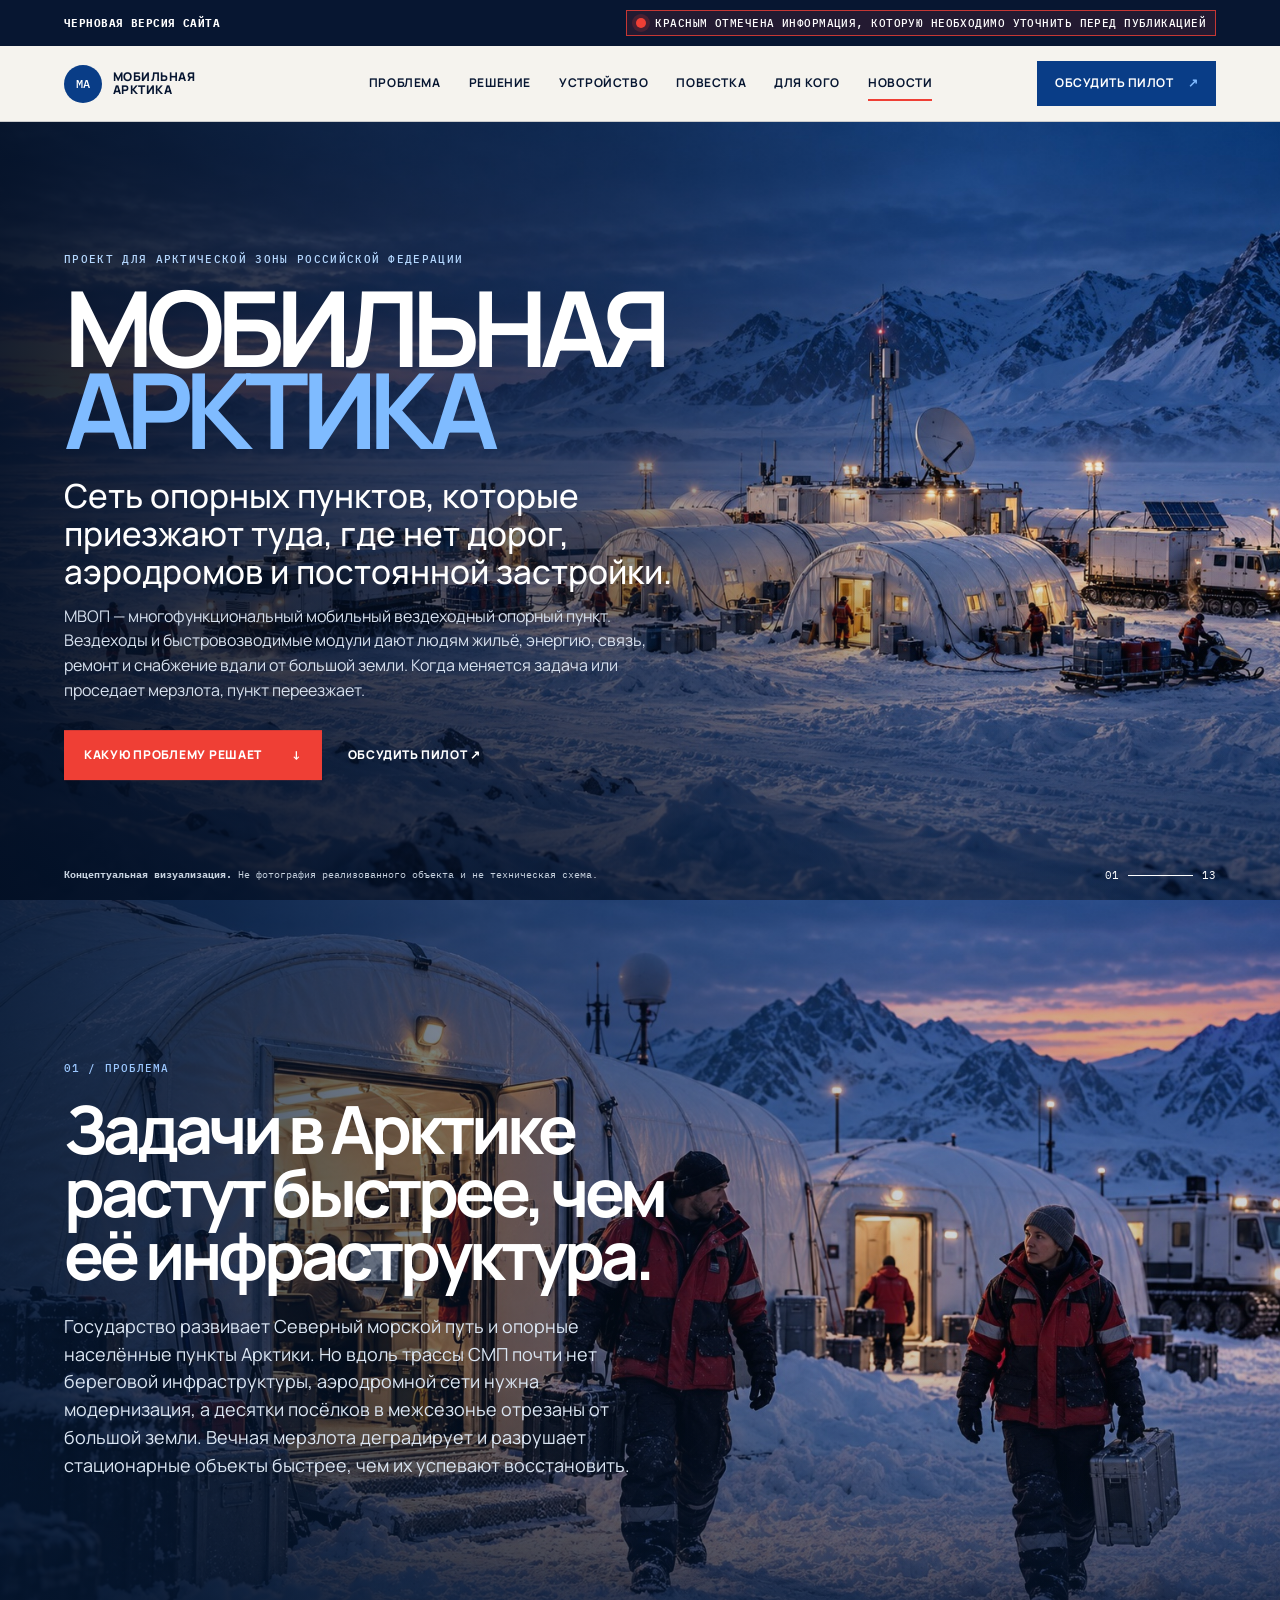
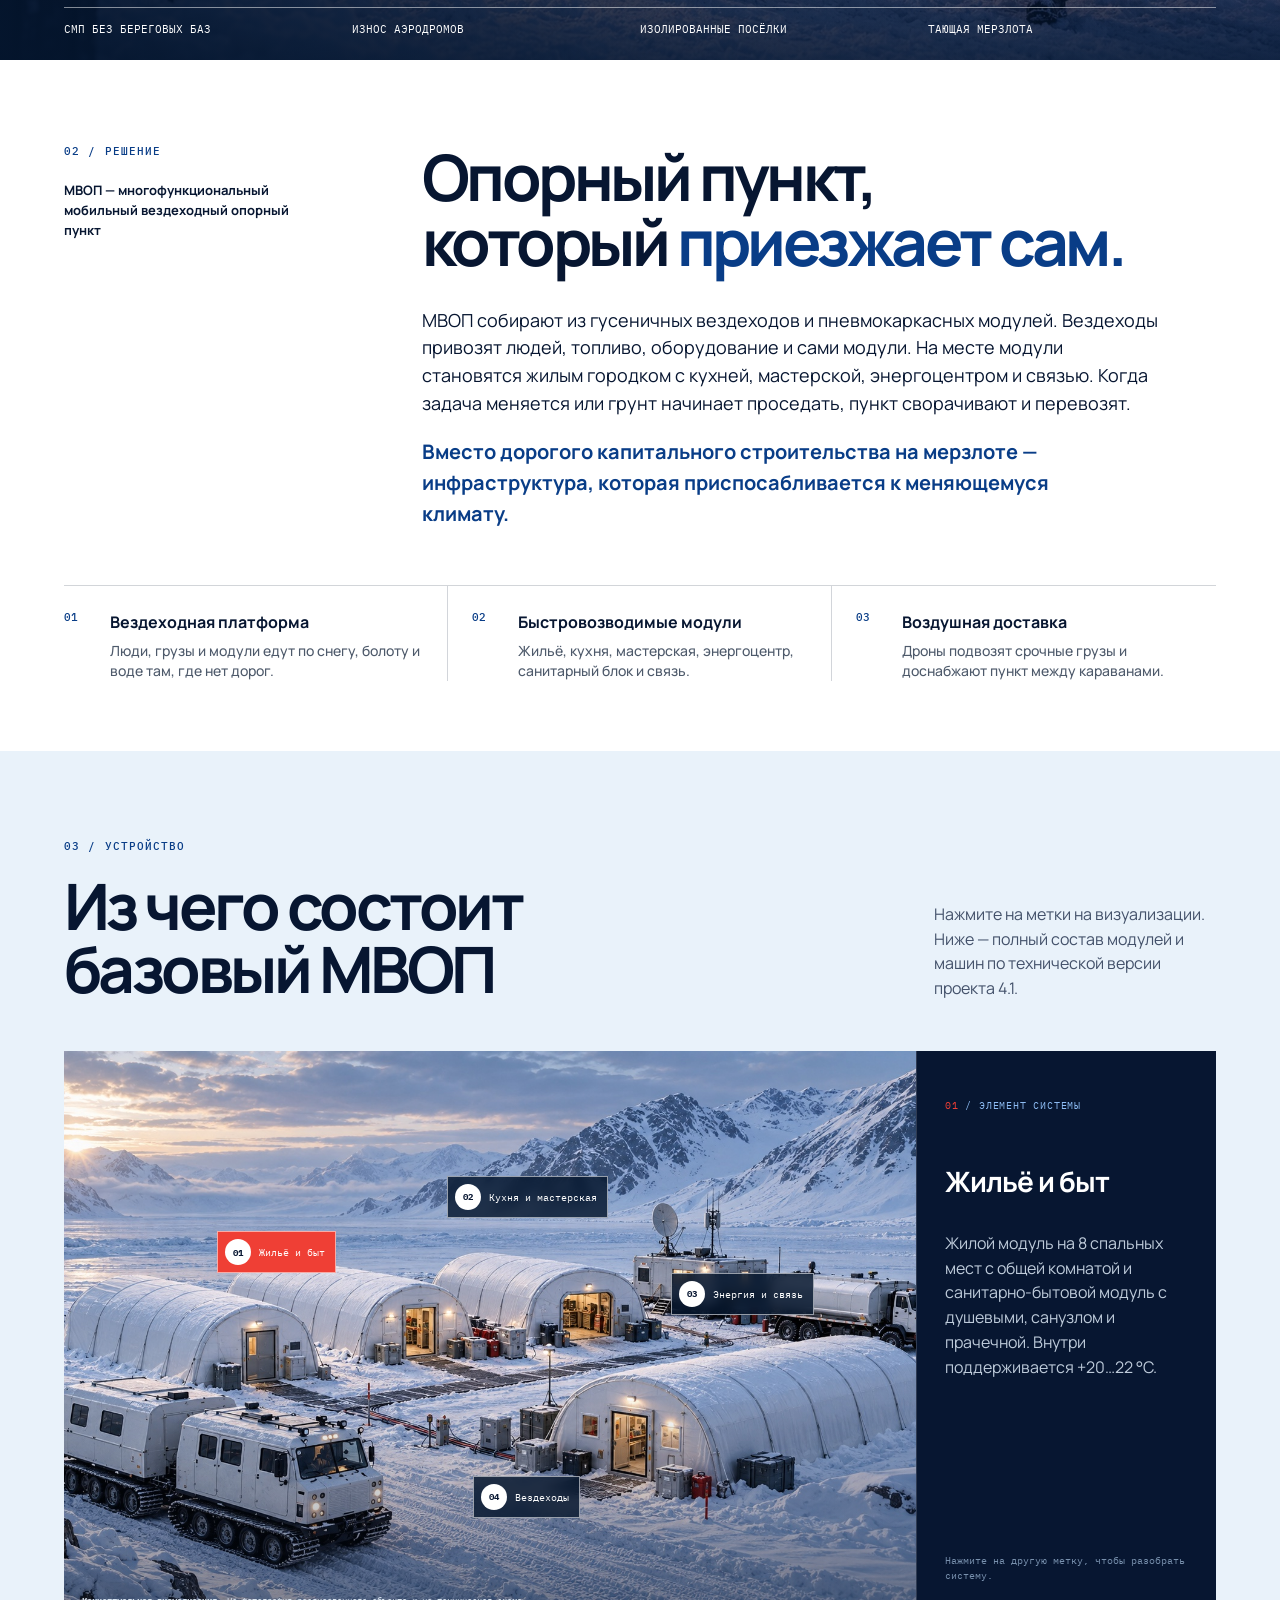
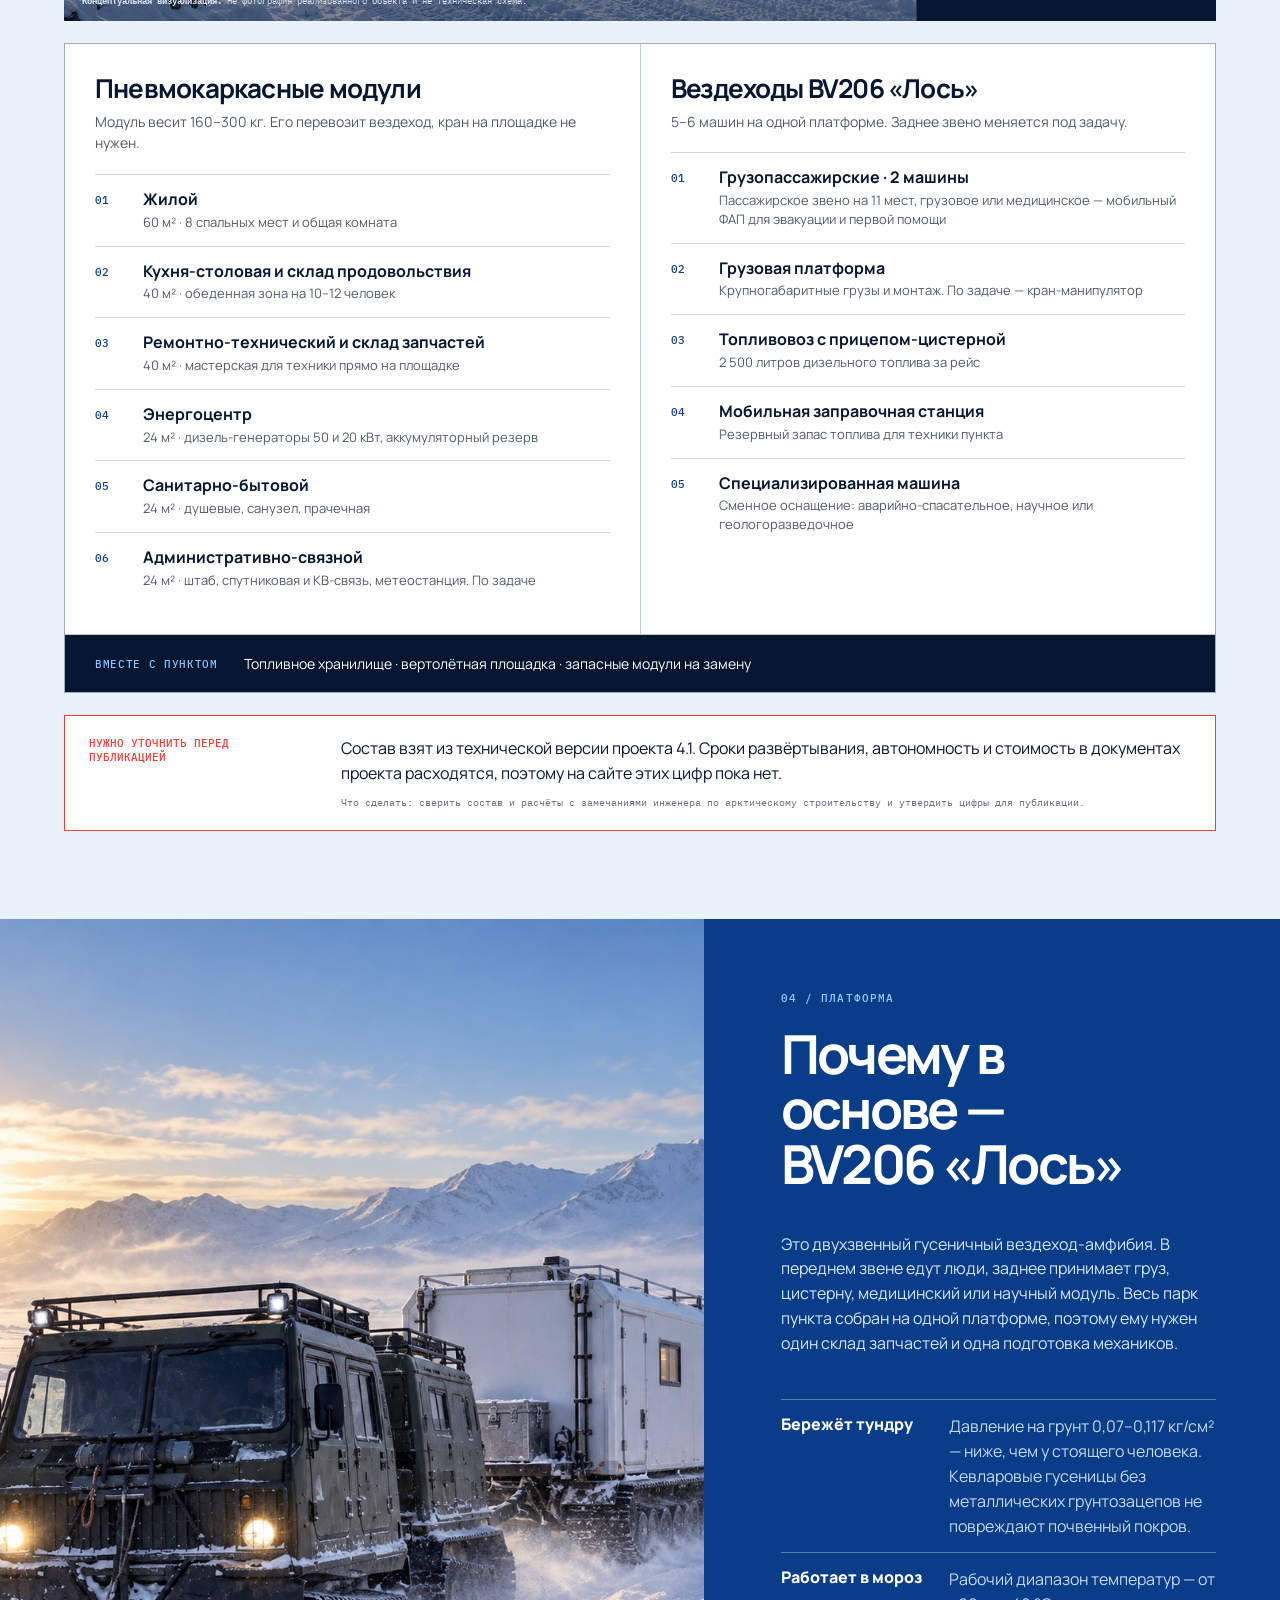
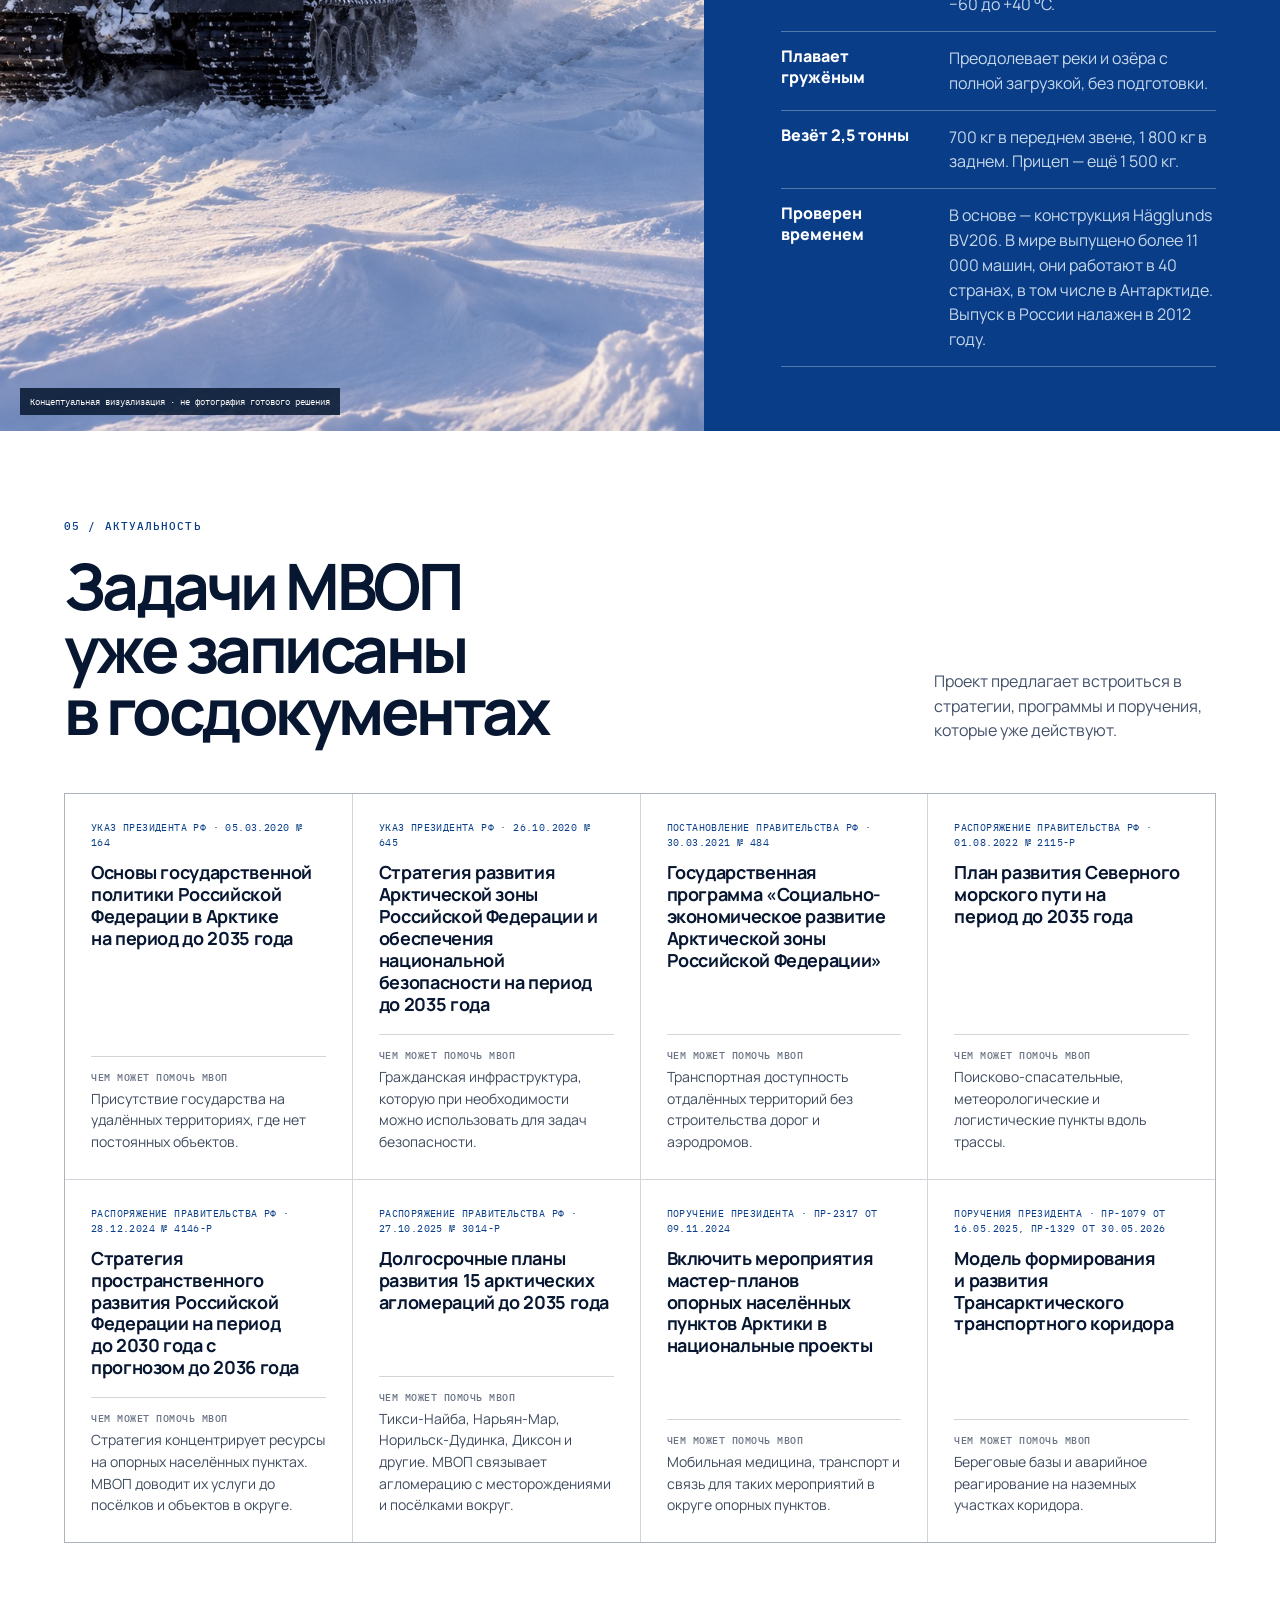
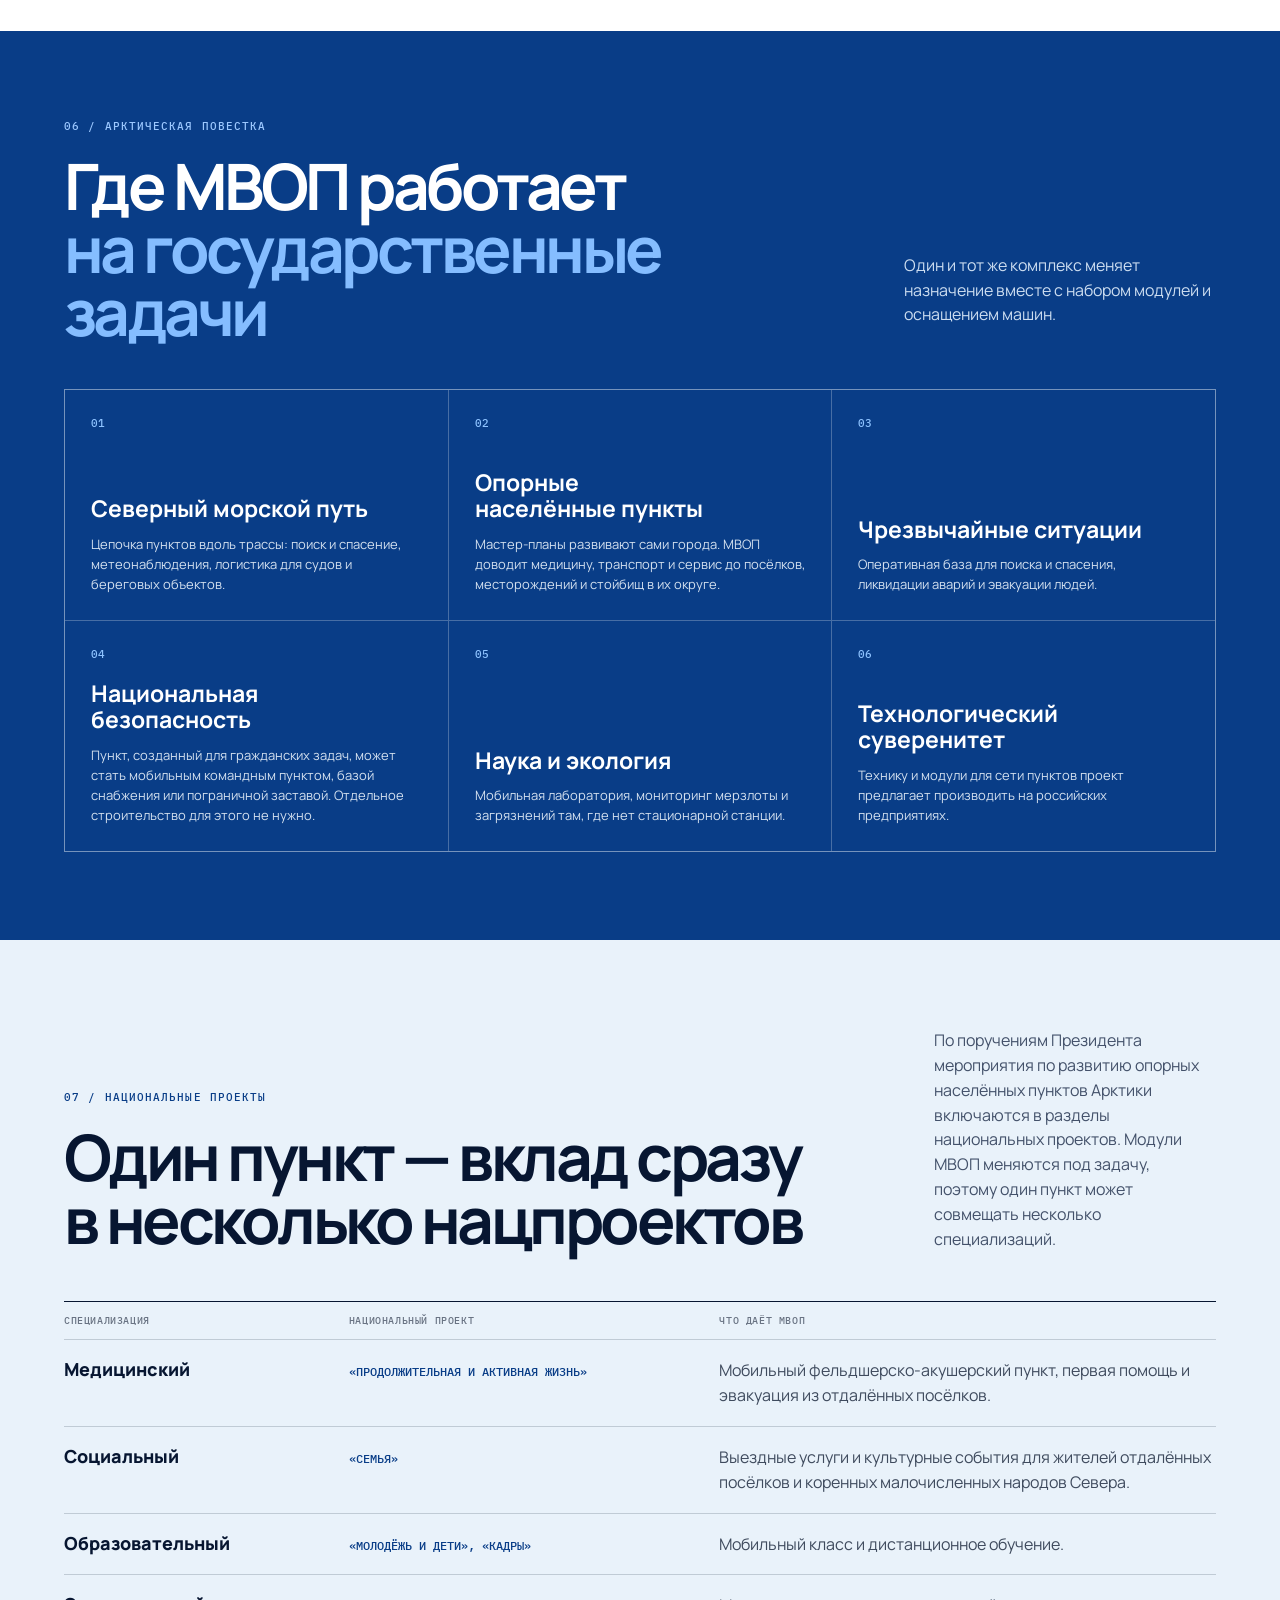
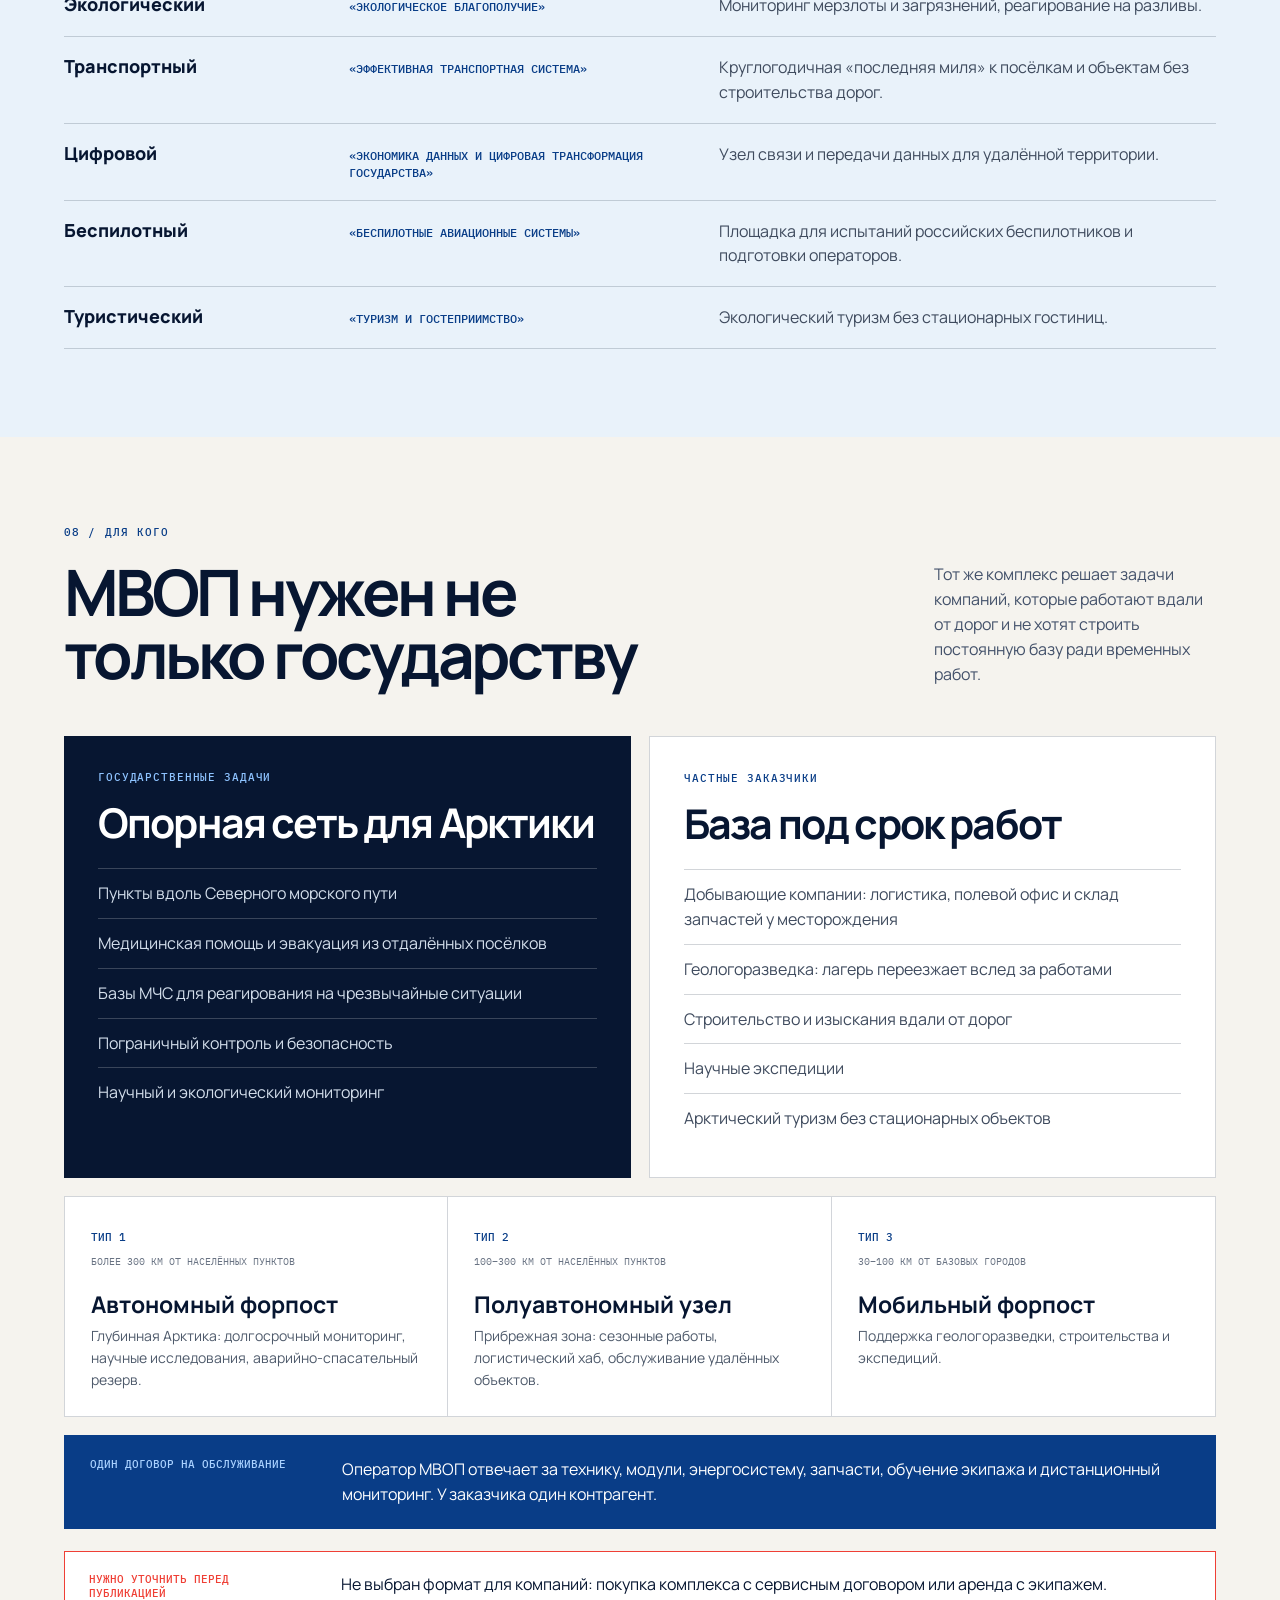
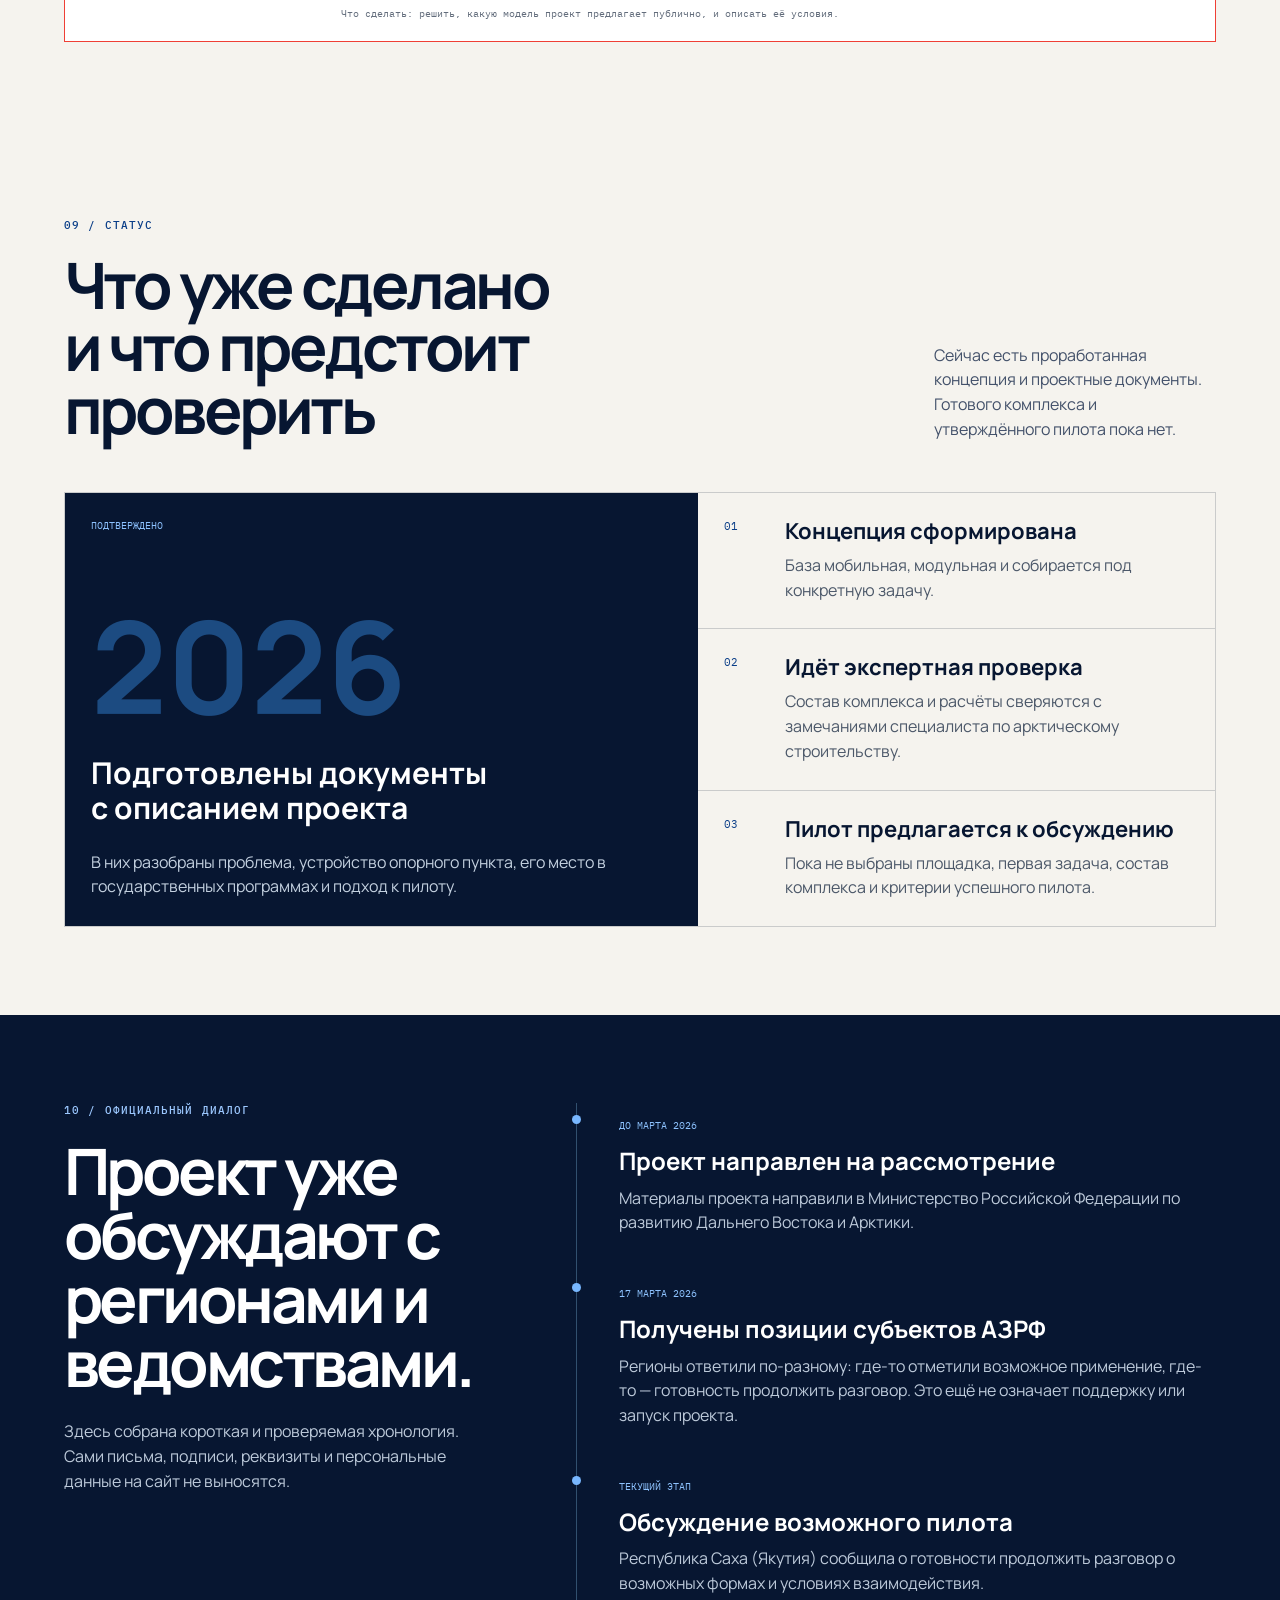
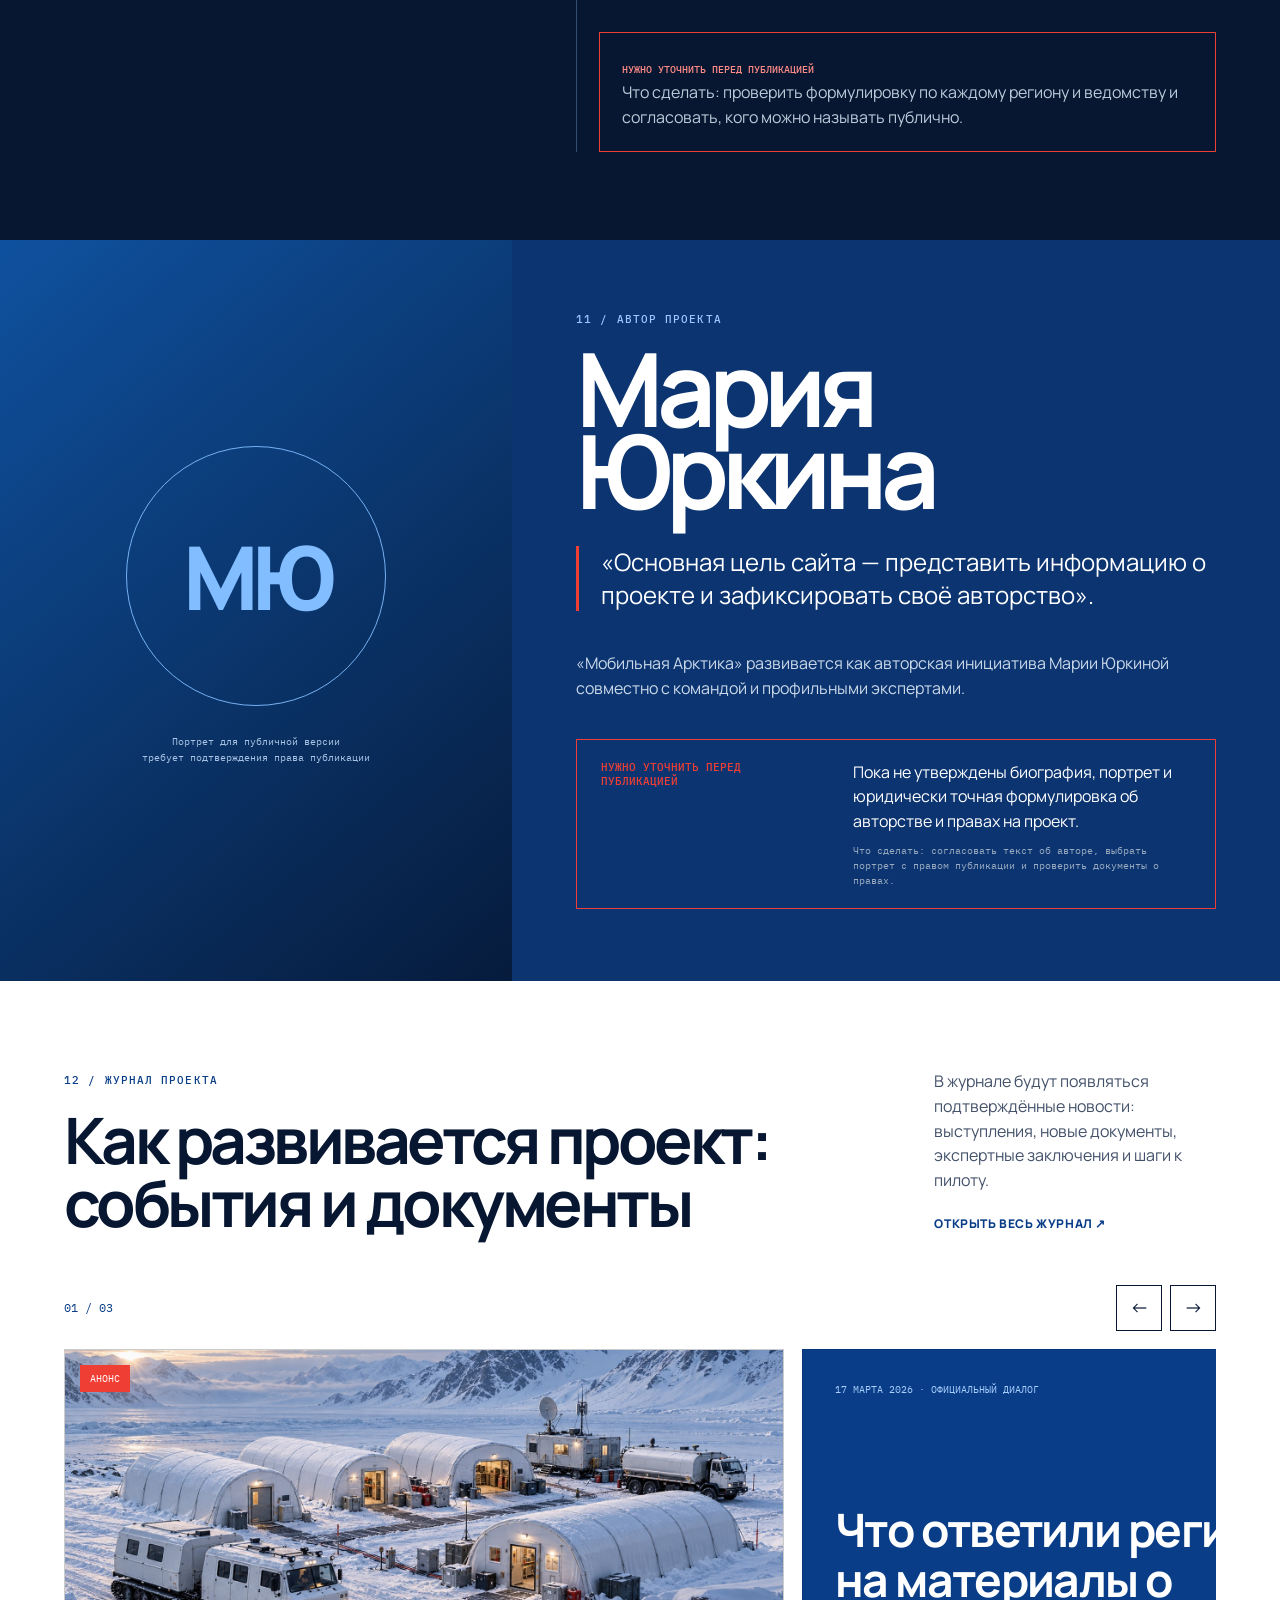
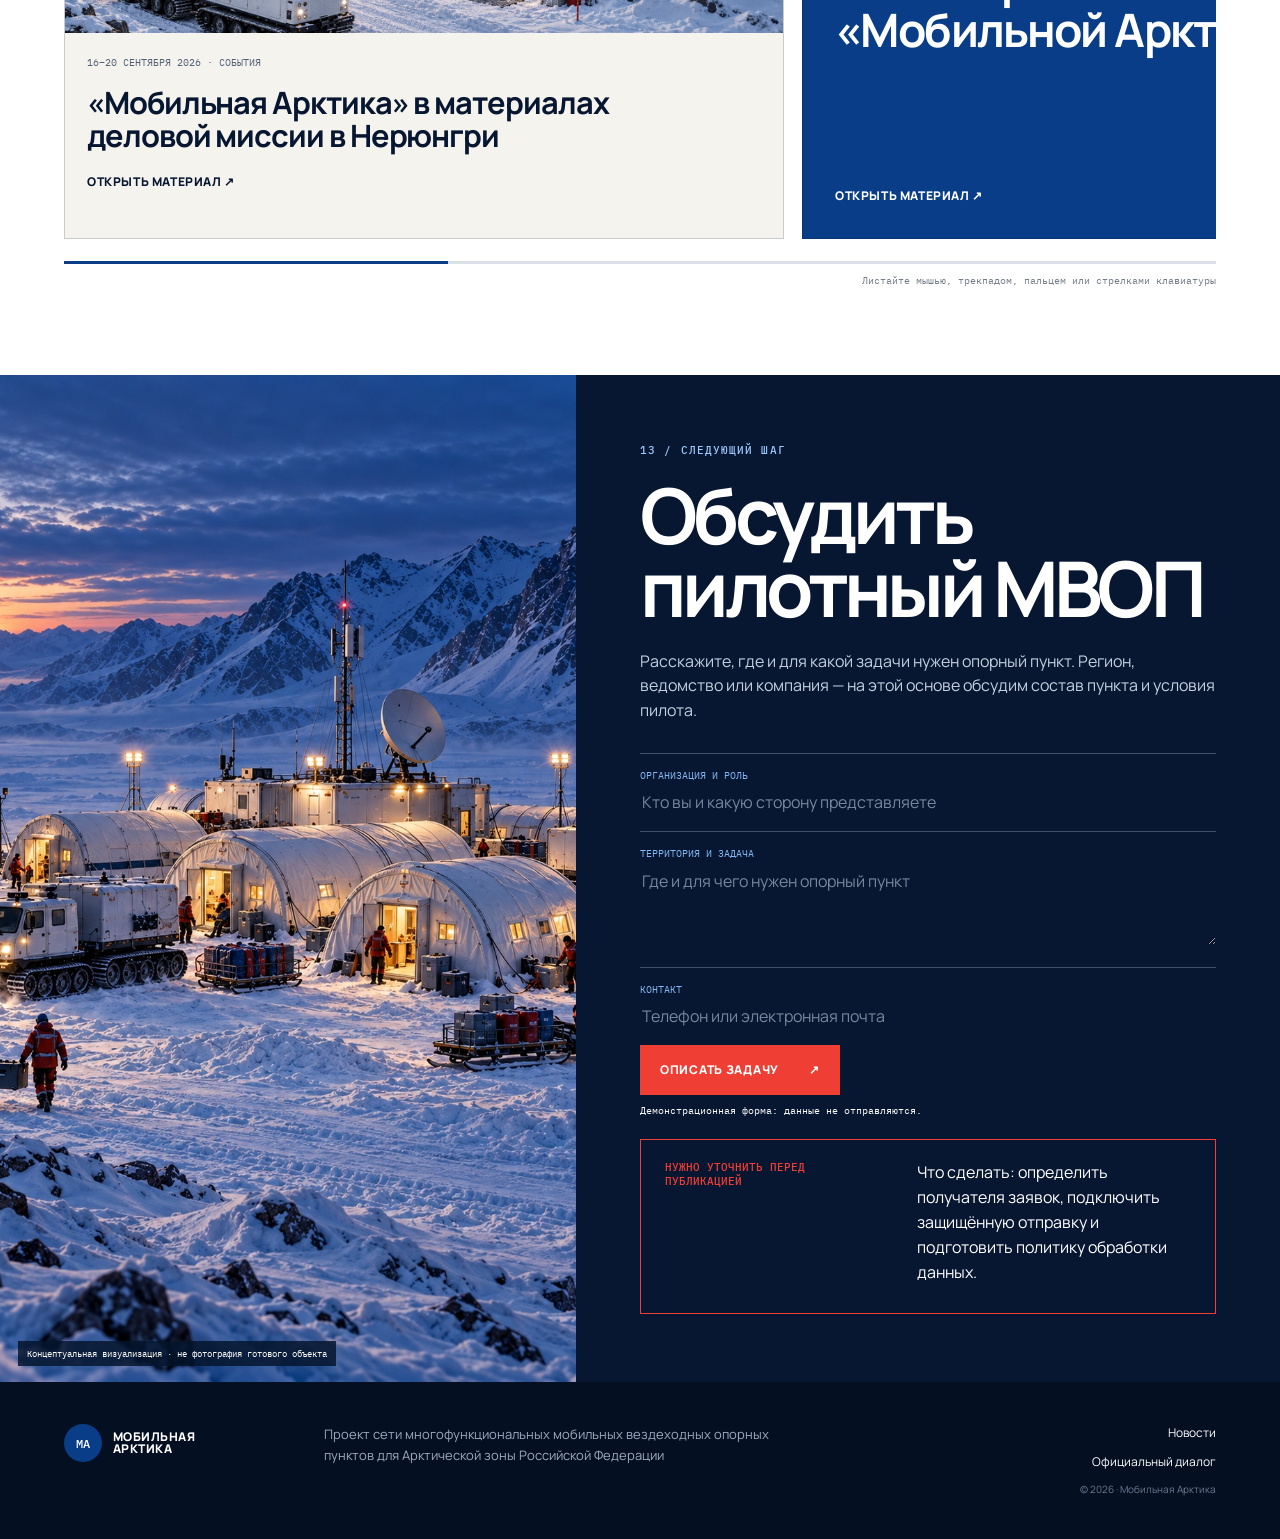
==== commit a2b88774: "Главная по замечаниям Марии: проект федерального значения, затем продукт Порядок: проблема, МВОП как" ====
--- a/index.html
+++ b/index.html
@@ -1,39 +1,66 @@
 <!doctype html>
 <html lang="ru"><head>
 <meta charset="UTF-8"><meta name="viewport" content="width=device-width,initial-scale=1"><meta name="robots" content="noindex,nofollow"><meta name="theme-color" content="#06152f">
-<meta name="description" content="Мобильная Арктика — концепция многофункционального мобильного опорного пункта для Арктики и труднодоступных территорий.">
-<meta property="og:type" content="website"><meta property="og:locale" content="ru_RU"><meta property="og:title" content="Мобильная Арктика — опорный пункт, который движется вместе с задачей"><meta property="og:description" content="Транспортные платформы, быстроразвёртываемые модули, энергия, связь и снабжение в единой мобильной системе."><meta property="og:image" content="assets/mobile-arctic-hero-v2.jpg">
-<title>Мобильная Арктика — мобильный опорный пункт</title>
+<meta name="description" content="Мобильная Арктика — проект сети многофункциональных мобильных вездеходных опорных пунктов (МВОП) для Арктической зоны Российской Федерации.">
+<meta property="og:type" content="website"><meta property="og:locale" content="ru_RU"><meta property="og:title" content="Мобильная Арктика — опорные пункты, которые приезжают туда, где нет дорог"><meta property="og:description" content="Сеть мобильных вездеходных опорных пунктов для Северного морского пути, опорных населённых пунктов и отдалённых территорий Арктики."><meta property="og:image" content="assets/mobile-arctic-hero-v2.jpg">
+<title>Мобильная Арктика — мобильные опорные пункты для Арктической зоны России</title>
 <link rel="preconnect" href="https://fonts.googleapis.com"><link rel="preconnect" href="https://fonts.gstatic.com" crossorigin><link href="https://fonts.googleapis.com/css2?family=IBM+Plex+Mono:wght@400;500&family=Manrope:wght@400;500;600;700;800&display=swap" rel="stylesheet"><link rel="stylesheet" href="styles.css">
-<script type="application/ld+json">{"@context":"https://schema.org","@type":"WebSite","name":"Мобильная Арктика","inLanguage":"ru-RU","description":"Информационный сайт концепции мобильного опорного пункта для Арктики и труднодоступных территорий."}</script>
+<script type="application/ld+json">{"@context":"https://schema.org","@type":"WebSite","name":"Мобильная Арктика","inLanguage":"ru-RU","description":"Проект сети многофункциональных мобильных вездеходных опорных пунктов для Арктической зоны Российской Федерации."}</script>
 </head><body>
 <a class="skip-link" href="#main">Перейти к содержанию</a><div class="page-progress" aria-hidden="true"><i data-page-progress></i></div>
 <div class="draft-bar"><strong>Черновая версия сайта</strong><span><i></i> Красным отмечена информация, которую необходимо уточнить перед публикацией</span></div>
-<header class="site-header" data-header><a class="brand" href="#top" aria-label="Мобильная Арктика — в начало"><span class="brand-sign">МА</span><span>Мобильная<br>Арктика</span></a><nav class="desktop-nav" aria-label="Основная навигация"><a href="#about">Суть</a><a href="#system">Устройство</a><a href="#missions">Задачи</a><a href="#status">Статус</a><a href="#news">Новости</a></nav><a class="nav-cta" href="#pilot">Обсудить пилот <b>↗</b></a><button class="menu-button" type="button" aria-expanded="false" aria-controls="mobile-nav"><span></span><span></span><i class="sr-only">Открыть меню</i></button><nav class="mobile-nav" id="mobile-nav" hidden><a href="#about">Суть</a><a href="#system">Устройство</a><a href="#missions">Задачи</a><a href="#status">Статус</a><a href="#news">Новости</a><a href="#pilot">Обсудить пилот</a></nav></header>
+<header class="site-header" data-header><a class="brand" href="#top" aria-label="Мобильная Арктика — в начало"><span class="brand-sign">МА</span><span>Мобильная<br>Арктика</span></a><nav class="desktop-nav" aria-label="Основная навигация"><a href="#problem">Проблема</a><a href="#solution">Решение</a><a href="#system">Устройство</a><a href="#relevance">Повестка</a><a href="#customers">Для кого</a><a href="#news">Новости</a></nav><a class="nav-cta" href="#pilot">Обсудить пилот <b>↗</b></a><button class="menu-button" type="button" aria-expanded="false" aria-controls="mobile-nav"><span></span><span></span><i class="sr-only">Открыть меню</i></button><nav class="mobile-nav" id="mobile-nav" hidden><a href="#problem">Проблема</a><a href="#solution">Решение</a><a href="#system">Устройство</a><a href="#relevance">Государственная повестка</a><a href="#customers">Для кого</a><a href="#status">Статус</a><a href="#news">Новости</a><a href="#pilot">Обсудить пилот</a></nav></header>
 <main id="main">
-<section class="hero" id="top"><img class="hero-image" src="assets/mobile-arctic-hero-v2.jpg" alt="Концептуальная визуализация мобильного опорного пункта среди заснеженных гор" fetchpriority="high"><div class="hero-shade"></div><div class="hero-content reveal"><p class="kicker">Мобильная инфраструктура для Арктики и труднодоступных территорий</p><h1>Мобильная<br><span>Арктика</span></h1><p class="hero-thesis">Временная база там, где нет дорог и постоянной инфраструктуры.</p><p class="hero-description">Вездеходы доставляют людей, оборудование и модули. На месте они превращаются в жилую и рабочую базу со связью, энергией и снабжением.</p><div class="hero-actions"><a class="button button-red" href="#about">Как это работает <span>↓</span></a><a class="text-link" href="#pilot">Обсудить свою задачу ↗</a></div></div><p class="concept-note"><b>Концептуальная визуализация.</b> Не фотография реализованного объекта и не техническая схема.</p><div class="hero-index">01 <i></i> 10</div></section>
+<section class="hero" id="top"><img class="hero-image" src="assets/mobile-arctic-hero-v2.jpg" alt="Концептуальная визуализация мобильного опорного пункта среди заснеженных гор" fetchpriority="high"><div class="hero-shade"></div><div class="hero-content reveal"><p class="kicker">Проект для Арктической зоны Российской Федерации</p><h1>Мобильная<br><span>Арктика</span></h1><p class="hero-thesis">Сеть опорных пунктов, которые приезжают туда, где нет дорог, аэродромов и постоянной застройки.</p><p class="hero-description">МВОП — многофункциональный мобильный вездеходный опорный пункт. Вездеходы и быстровозводимые модули дают людям жильё, энергию, связь, ремонт и снабжение вдали от большой земли. Когда меняется задача или проседает мерзлота, пункт переезжает.</p><div class="hero-actions"><a class="button button-red" href="#problem">Какую проблему решает <span>↓</span></a><a class="text-link" href="#pilot">Обсудить пилот ↗</a></div></div><p class="concept-note"><b>Концептуальная визуализация.</b> Не фотография реализованного объекта и не техническая схема.</p><div class="hero-index">01 <i></i> 13</div></section>
 
-<section class="definition" id="about" data-nav-section><div class="definition-label reveal"><p class="section-no">01 / Суть проекта</p><p>Проще говоря: мобильная база, которую можно доставить на удалённую площадку</p></div><div class="definition-main reveal"><h2>Приехать.<br>Развернуть базу.<br><span>Работать на месте.</span></h2><p>Проект объединяет всё, что обычно приходится доставлять по отдельности: транспорт, жильё, рабочие помещения, энергию, связь и снабжение.</p></div><div class="definition-proof reveal"><div><b>01</b><span>Добраться туда, где нет дорог</span></div><div><b>02</b><span>Развернуть жильё и рабочие места</span></div><div><b>03</b><span>Перевезти базу на следующую площадку</span></div></div></section>
+<section class="problem photo-panel" id="problem" data-nav-section><img src="assets/mobile-arctic-work-v2.jpg" alt="Концептуальная сцена работы команды рядом с мобильными модулями в Арктике" loading="lazy"><div class="photo-panel-shade"></div><div class="photo-panel-copy reveal"><p class="section-no section-no-light">01 / Проблема</p><h2>Задачи в Арктике растут быстрее, чем её инфраструктура.</h2><p>Государство развивает Северный морской путь и опорные населённые пункты Арктики. Но вдоль трассы СМП почти нет береговой инфраструктуры, аэродромной сети нужна модернизация, а десятки посёлков в межсезонье отрезаны от большой земли. Вечная мерзлота деградирует и разрушает стационарные объекты быстрее, чем их успевают восстановить.</p></div><div class="problem-counter"><span>СМП без береговых баз</span><span>Износ аэродромов</span><span>Изолированные посёлки</span><span>Тающая мерзлота</span></div></section>
 
-<section class="problem photo-panel" id="problem"><img src="assets/mobile-arctic-work-v2.jpg" alt="Концептуальная сцена работы команды рядом с мобильными модулями в Арктике" loading="lazy"><div class="photo-panel-shade"></div><div class="photo-panel-copy reveal"><p class="section-no section-no-light">02 / Исходная проблема</p><h2>Доехать до места — только половина дела.</h2><p>Чтобы люди могли работать вдали от дорог и населённых пунктов, им нужны жильё, тепло, энергия, связь, ремонт и снабжение. Строить постоянную базу ради временной задачи долго и дорого.</p></div><div class="problem-counter"><span>Жильё</span><span>Энергия</span><span>Связь</span><span>Ремонт</span><span>Снабжение</span></div></section>
+<section class="definition" id="solution" data-nav-section><div class="definition-label reveal"><p class="section-no">02 / Решение</p><p>МВОП — многофункциональный мобильный вездеходный опорный пункт</p></div><div class="definition-main reveal"><h2>Опорный пункт,<br>который <span>приезжает сам.</span></h2><p>МВОП собирают из гусеничных вездеходов и пневмокаркасных модулей. Вездеходы привозят людей, топливо, оборудование и сами модули. На месте модули становятся жилым городком с кухней, мастерской, энергоцентром и связью. Когда задача меняется или грунт начинает проседать, пункт сворачивают и перевозят.</p><p class="definition-accent">Вместо дорогого капитального строительства на мерзлоте — инфраструктура, которая приспосабливается к меняющемуся климату.</p></div><div class="definition-proof reveal"><div><b>01</b><span>Вездеходная платформа<small>Люди, грузы и модули едут по снегу, болоту и воде там, где нет дорог.</small></span></div><div><b>02</b><span>Быстровозводимые модули<small>Жильё, кухня, мастерская, энергоцентр, санитарный блок и связь.</small></span></div><div><b>03</b><span>Воздушная доставка<small>Дроны подвозят срочные грузы и доснабжают пункт между караванами.</small></span></div></div></section>
 
-<section class="system" id="system" data-nav-section><header class="section-head reveal"><div><p class="section-no">03 / Устройство</p><h2>Что должно приехать<br>вместе с командой</h2></div><p>Нажмите на метки и посмотрите, из каких частей складывается мобильная база. Точный состав будет зависеть от задачи пилота.</p></header><div class="system-stage reveal"><figure class="system-visual"><img src="assets/mobile-arctic-system-v3.jpg" alt="Концептуальная визуализация мобильного опорного пункта с модулями, транспортом и связью" loading="lazy"><figcaption><b>Концептуальная визуализация.</b> Не фотография реализованного объекта и не техническая схема.</figcaption><button class="system-marker marker-one is-active" type="button" data-system-tab="living" aria-selected="true"><b>01</b><span>Жилой контур</span></button><button class="system-marker marker-two" type="button" data-system-tab="work" aria-selected="false"><b>02</b><span>Рабочие модули</span></button><button class="system-marker marker-three" type="button" data-system-tab="energy" aria-selected="false"><b>03</b><span>Энергия и связь</span></button><button class="system-marker marker-four" type="button" data-system-tab="transport" aria-selected="false"><b>04</b><span>Транспорт</span></button></figure><aside class="system-detail" aria-live="polite"><p><span data-system-number>01</span> / Элемент системы</p><h3 data-system-title>Жилой и бытовой контур</h3><p data-system-copy>Место, где команда может жить, отдыхать и решать бытовые вопросы во время работы на удалённой площадке.</p><small>Нажмите на другую метку, чтобы разобрать систему.</small></aside></div><div class="editorial-status reveal"><span>Нужно уточнить перед публикацией</span><p>В документах расходятся количество модулей, время развёртывания, автономность и стоимость. Поэтому на сайте этих цифр пока нет.</p><small>Что сделать: выбрать рабочую редакцию, проверить расчёты с инженерами и утвердить цифры для публикации.</small></div></section>
+<section class="system" id="system" data-nav-section><header class="section-head reveal"><div><p class="section-no">03 / Устройство</p><h2>Из чего состоит<br>базовый МВОП</h2></div><p>Нажмите на метки на визуализации. Ниже — полный состав модулей и машин по технической версии проекта 4.1.</p></header><div class="system-stage reveal"><figure class="system-visual"><img src="assets/mobile-arctic-system-v3.jpg" alt="Концептуальная визуализация мобильного опорного пункта с модулями, транспортом и связью" loading="lazy"><figcaption><b>Концептуальная визуализация.</b> Не фотография реализованного объекта и не техническая схема.</figcaption><button class="system-marker marker-one is-active" type="button" data-system-tab="living" aria-selected="true"><b>01</b><span>Жильё и быт</span></button><button class="system-marker marker-two" type="button" data-system-tab="work" aria-selected="false"><b>02</b><span>Кухня и мастерская</span></button><button class="system-marker marker-three" type="button" data-system-tab="energy" aria-selected="false"><b>03</b><span>Энергия и связь</span></button><button class="system-marker marker-four" type="button" data-system-tab="transport" aria-selected="false"><b>04</b><span>Вездеходы</span></button></figure><aside class="system-detail" aria-live="polite"><p><span data-system-number>01</span> / Элемент системы</p><h3 data-system-title>Жильё и быт</h3><p data-system-copy>Жилой модуль на 8 спальных мест с общей комнатой и санитарно-бытовой модуль с душевыми, санузлом и прачечной. Внутри поддерживается +20…22 °C.</p><small>Нажмите на другую метку, чтобы разобрать систему.</small></aside></div>
+<div class="composition reveal"><div><h3>Пневмокаркасные модули</h3><p>Модуль весит 160–300 кг. Его перевозит вездеход, кран на площадке не нужен.</p><ol><li><b>01</b><strong>Жилой</strong><span>60 м² · 8 спальных мест и общая комната</span></li><li><b>02</b><strong>Кухня-столовая и склад продовольствия</strong><span>40 м² · обеденная зона на 10–12 человек</span></li><li><b>03</b><strong>Ремонтно-технический и склад запчастей</strong><span>40 м² · мастерская для техники прямо на площадке</span></li><li><b>04</b><strong>Энергоцентр</strong><span>24 м² · дизель-генераторы 50 и 20 кВт, аккумуляторный резерв</span></li><li><b>05</b><strong>Санитарно-бытовой</strong><span>24 м² · душевые, санузел, прачечная</span></li><li><b>06</b><strong>Административно-связной</strong><span>24 м² · штаб, спутниковая и КВ-связь, метеостанция. По задаче</span></li></ol></div><div><h3>Вездеходы BV206 «Лось»</h3><p>5–6 машин на одной платформе. Заднее звено меняется под задачу.</p><ol><li><b>01</b><strong>Грузопассажирские · 2 машины</strong><span>Пассажирское звено на 11 мест, грузовое или медицинское — мобильный ФАП для эвакуации и первой помощи</span></li><li><b>02</b><strong>Грузовая платформа</strong><span>Крупногабаритные грузы и монтаж. По задаче — кран-манипулятор</span></li><li><b>03</b><strong>Топливовоз с прицепом-цистерной</strong><span>2 500 литров дизельного топлива за рейс</span></li><li><b>04</b><strong>Мобильная заправочная станция</strong><span>Резервный запас топлива для техники пункта</span></li><li><b>05</b><strong>Специализированная машина</strong><span>Сменное оснащение: аварийно-спасательное, научное или геологоразведочное</span></li></ol></div><p class="composition-note"><b>Вместе с пунктом</b>Топливное хранилище · вертолётная площадка · запасные модули на замену</p></div>
+<div class="editorial-status reveal"><span>Нужно уточнить перед публикацией</span><p>Состав взят из технической версии проекта 4.1. Сроки развёртывания, автономность и стоимость в документах проекта расходятся, поэтому на сайте этих цифр пока нет.</p><small>Что сделать: сверить состав и расчёты с замечаниями инженера по арктическому строительству и утвердить цифры для публикации.</small></div></section>
 
-<section class="platform" id="platform"><div class="platform-photo reveal"><img src="assets/mobile-arctic-transport-module-v1.jpg" alt="Концептуальная визуализация гусеничного вездехода, перевозящего модуль мобильной базы по глубокому снегу" loading="lazy"><p>Концептуальная визуализация · не фотография готового решения</p></div><div class="platform-copy reveal"><p class="section-no section-no-light">Транспортный контур</p><h2>Вездеход — транспорт для базы, а не весь проект.</h2><p>На вездеходах к месту работы доставляют людей, оборудование и модули будущей базы. Сам проект не занимается продажей и ремонтом машин.</p><dl><div><dt>Доехать</dt><dd>по снегу и слабонесущим грунтам</dd></div><div><dt>Доставить</dt><dd>людей, груз и функциональные модули</dd></div><div><dt>Перебазировать</dt><dd>опорную точку вслед за работами</dd></div></dl></div></section>
+<section class="platform" id="platform"><div class="platform-photo reveal"><img src="assets/mobile-arctic-transport-module-v1.jpg" alt="Концептуальная визуализация гусеничного вездехода, перевозящего модуль опорного пункта по глубокому снегу" loading="lazy"><p>Концептуальная визуализация · не фотография готового решения</p></div><div class="platform-copy reveal"><p class="section-no section-no-light">04 / Платформа</p><h2>Почему в основе&nbsp;— BV206&nbsp;«Лось»</h2><p>Это двухзвенный гусеничный вездеход-амфибия. В переднем звене едут люди, заднее принимает груз, цистерну, медицинский или научный модуль. Весь парк пункта собран на одной платформе, поэтому ему нужен один склад запчастей и одна подготовка механиков.</p><dl><div><dt>Бережёт тундру</dt><dd>Давление на грунт 0,07–0,117 кг/см² — ниже, чем у стоящего человека. Кевларовые гусеницы без металлических грунтозацепов не повреждают почвенный покров.</dd></div><div><dt>Работает в мороз</dt><dd>Рабочий диапазон температур — от −60 до +40 °C.</dd></div><div><dt>Плавает гружёным</dt><dd>Преодолевает реки и озёра с полной загрузкой, без подготовки.</dd></div><div><dt>Везёт 2,5 тонны</dt><dd>700 кг в переднем звене, 1 800 кг в заднем. Прицеп — ещё 1 500 кг.</dd></div><div><dt>Проверен временем</dt><dd>В основе — конструкция Hägglunds BV206. В мире выпущено более 11 000 машин, они работают в 40 странах, в том числе в Антарктиде. Выпуск в России налажен в 2012 году.</dd></div></dl></div></section>
 
-<section class="how" id="how"><header class="section-head reveal"><div><p class="section-no">04 / Принцип работы</p><h2>Сначала выясняем задачу.<br>Потом собираем базу.</h2></div><p>У мобильной базы нет единственной комплектации. Сначала нужно понять, где и как будут работать люди, а затем подобрать транспорт, модули и системы обеспечения.</p></header><ol class="process"><li class="reveal"><b>01</b><div><span>На входе</span><h3>Территория и задача</h3><p>Где предстоит работать, в какой сезон, как долго и чего не хватает на площадке сейчас.</p></div></li><li class="reveal"><b>02</b><div><span>Проектирование</span><h3>Состав опорного пункта</h3><p>Под задачу выбирают транспорт, помещения, энергию, связь и оборудование.</p></div></li><li class="reveal"><b>03</b><div><span>На площадке</span><h3>Развёртывание и работа</h3><p>Команда получает место для жизни и работы, а техника — необходимое обеспечение.</p></div></li><li class="reveal"><b>04</b><div><span>При смене условий</span><h3>Новый маршрут</h3><p>Когда работы переходят на другую площадку, базу можно перевезти следом.</p></div></li></ol></section>
+<section class="relevance" id="relevance" data-nav-section><header class="section-head reveal"><div><p class="section-no">05 / Актуальность</p><h2>Задачи МВОП уже записаны в госдокументах</h2></div><p>Проект предлагает встроиться в стратегии, программы и поручения, которые уже действуют.</p></header><div class="doc-list" data-doc-list>
+<article class="reveal"><small>Указ Президента РФ · 05.03.2020 № 164</small><h3>Основы государственной политики Российской Федерации в Арктике на период до 2035 года</h3><p><b>Чем может помочь МВОП</b>Присутствие государства на удалённых территориях, где нет постоянных объектов.</p></article>
+<article class="reveal"><small>Указ Президента РФ · 26.10.2020 № 645</small><h3>Стратегия развития Арктической зоны Российской Федерации и обеспечения национальной безопасности на период до 2035 года</h3><p><b>Чем может помочь МВОП</b>Гражданская инфраструктура, которую при необходимости можно использовать для задач безопасности.</p></article>
+<article class="reveal"><small>Постановление Правительства РФ · 30.03.2021 № 484</small><h3>Государственная программа «Социально-экономическое развитие Арктической зоны Российской Федерации»</h3><p><b>Чем может помочь МВОП</b>Транспортная доступность отдалённых территорий без строительства дорог и аэродромов.</p></article>
+<article class="reveal"><small>Распоряжение Правительства РФ · 01.08.2022 № 2115-р</small><h3>План развития Северного морского пути на период до 2035 года</h3><p><b>Чем может помочь МВОП</b>Поисково-спасательные, метеорологические и логистические пункты вдоль трассы.</p></article>
+<article class="reveal"><small>Распоряжение Правительства РФ · 28.12.2024 № 4146-р</small><h3>Стратегия пространственного развития Российской Федерации на период до 2030 года с прогнозом до 2036 года</h3><p><b>Чем может помочь МВОП</b>Стратегия концентрирует ресурсы на опорных населённых пунктах. МВОП доводит их услуги до посёлков и объектов в округе.</p></article>
+<article class="reveal"><small>Распоряжение Правительства РФ · 27.10.2025 № 3014-р</small><h3>Долгосрочные планы развития 15 арктических агломераций до 2035 года</h3><p><b>Чем может помочь МВОП</b>Тикси-Найба, Нарьян-Мар, Норильск-Дудинка, Диксон и другие. МВОП связывает агломерацию с месторождениями и посёлками вокруг.</p></article>
+<article class="reveal"><small>Поручение Президента · Пр-2317 от 09.11.2024</small><h3>Включить мероприятия мастер-планов опорных населённых пунктов Арктики в национальные проекты</h3><p><b>Чем может помочь МВОП</b>Мобильная медицина, транспорт и связь для таких мероприятий в округе опорных пунктов.</p></article>
+<article class="reveal"><small>Поручения Президента · Пр-1079 от 16.05.2025, Пр-1329 от 30.05.2026</small><h3>Модель формирования и развития Трансарктического транспортного коридора</h3><p><b>Чем может помочь МВОП</b>Береговые базы и аварийное реагирование на наземных участках коридора.</p></article>
+</div></section>
 
-<section class="missions" id="missions" data-nav-section><header class="missions-head reveal"><div><p class="section-no section-no-light">05 / Сценарии</p><h2>Одна мобильная база.<br><span>Разные задачи.</span></h2></div><p>Ниже — задачи, для которых может пригодиться мобильная база. Это возможные сценарии, а не перечень готовых комплектаций.</p></header><div class="mission-grid"><article class="mission-feature reveal"><img src="assets/mobile-arctic-hero-v2.jpg" alt="Концептуальная база для полевых работ в Арктике" loading="lazy"><div><b>01</b><h3>Полевые и геологоразведочные работы</h3><p>Команда живёт и работает рядом с участком, а затем перевозит базу дальше.</p></div></article><article class="reveal"><b>02</b><h3>Научные экспедиции</h3><p>Жильё, рабочее место, хранение приборов и передача данных в одном лагере.</p></article><article class="reveal"><b>03</b><h3>Аварийно-спасательные задачи</h3><p>Место для размещения людей, координации работ и хранения необходимых запасов.</p></article><article class="reveal"><b>04</b><h3>Инфраструктурные проекты</h3><p>Временная база на период строительства, обследования или запуска объекта.</p></article><article class="mission-unresolved reveal"><span>Нужно уточнить перед публикацией</span><h3>Для какой задачи делать первый пилот?</h3><p>Что сделать: выбрать территорию и одну конкретную задачу, затем обсудить состав базы с будущими участниками пилота.</p></article></div></section>
+<section class="missions agendas" id="agendas"><header class="missions-head reveal"><div><p class="section-no section-no-light">06 / Арктическая повестка</p><h2>Где МВОП работает<br><span>на государственные задачи</span></h2></div><p>Один и тот же комплекс меняет назначение вместе с набором модулей и оснащением машин.</p></header><div class="mission-grid"><article class="reveal"><b>01</b><h3>Северный морской путь</h3><p>Цепочка пунктов вдоль трассы: поиск и спасение, метеонаблюдения, логистика для судов и береговых объектов.</p></article><article class="reveal"><b>02</b><h3>Опорные населённые пункты</h3><p>Мастер-планы развивают сами города. МВОП доводит медицину, транспорт и сервис до посёлков, месторождений и стойбищ в их округе.</p></article><article class="reveal"><b>03</b><h3>Чрезвычайные ситуации</h3><p>Оперативная база для поиска и спасения, ликвидации аварий и эвакуации людей.</p></article><article class="reveal"><b>04</b><h3>Национальная безопасность</h3><p>Пункт, созданный для гражданских задач, может стать мобильным командным пунктом, базой снабжения или пограничной заставой. Отдельное строительство для этого не нужно.</p></article><article class="reveal"><b>05</b><h3>Наука и экология</h3><p>Мобильная лаборатория, мониторинг мерзлоты и загрязнений там, где нет стационарной станции.</p></article><article class="reveal"><b>06</b><h3>Технологический суверенитет</h3><p>Технику и модули для сети пунктов проект предлагает производить на российских предприятиях.</p></article></div></section>
 
-<section class="status" id="status" data-nav-section><header class="section-head reveal"><div><p class="section-no">06 / Статус</p><h2>Что уже сделано<br>и что предстоит проверить</h2></div><p>Сейчас существует проработанная концепция и несколько редакций проектных документов. Готового комплекса и утверждённого пилота пока нет.</p></header><div class="status-ledger"><article class="status-primary reveal"><span>Подтверждено</span><strong>2026</strong><h3>Подготовлены документы с описанием проекта</h3><p>В них разобраны устройство мобильной базы, возможные задачи и подход к пилоту. Расчёты ещё нужно свести и проверить.</p></article><article class="reveal"><b>01</b><div><h3>Концепция сформирована</h3><p>Определено главное: база должна быть мобильной, модульной и собираться под конкретную задачу.</p></div></article><article class="reveal"><b>02</b><div><h3>Идёт техническая проработка</h3><p>В документах есть разные варианты состава и расчётов. Их предстоит свести и передать на экспертную проверку.</p></div></article><article class="reveal"><b>03</b><div><h3>Пилот предлагается к обсуждению</h3><p>Пока не выбраны площадка, первая задача, состав комплекса и критерии успешного пилота.</p></div></article></div></section>
+<section class="natproj" id="natproj"><header class="section-head reveal"><div><p class="section-no">07 / Национальные проекты</p><h2>Один пункт — вклад сразу в несколько нацпроектов</h2></div><p>По поручениям Президента мероприятия по развитию опорных населённых пунктов Арктики включаются в разделы национальных проектов. Модули МВОП меняются под задачу, поэтому один пункт может совмещать несколько специализаций.</p></header><div class="np-table reveal" role="table" aria-label="Специализации МВОП и национальные проекты"><div class="np-row np-head" role="row"><span role="columnheader">Специализация</span><b role="columnheader">Национальный проект</b><p role="columnheader">Что даёт МВОП</p></div>
+<div class="np-row" role="row"><span role="cell">Медицинский</span><b role="cell">«Продолжительная и активная жизнь»</b><p role="cell">Мобильный фельдшерско-акушерский пункт, первая помощь и эвакуация из отдалённых посёлков.</p></div>
+<div class="np-row" role="row"><span role="cell">Социальный</span><b role="cell">«Семья»</b><p role="cell">Выездные услуги и культурные события для жителей отдалённых посёлков и коренных малочисленных народов Севера.</p></div>
+<div class="np-row" role="row"><span role="cell">Образовательный</span><b role="cell">«Молодёжь и дети», «Кадры»</b><p role="cell">Мобильный класс и дистанционное обучение.</p></div>
+<div class="np-row" role="row"><span role="cell">Экологический</span><b role="cell">«Экологическое благополучие»</b><p role="cell">Мониторинг мерзлоты и загрязнений, реагирование на разливы.</p></div>
+<div class="np-row" role="row"><span role="cell">Транспортный</span><b role="cell">«Эффективная транспортная система»</b><p role="cell">Круглогодичная «последняя миля» к посёлкам и объектам без строительства дорог.</p></div>
+<div class="np-row" role="row"><span role="cell">Цифровой</span><b role="cell">«Экономика данных и цифровая трансформация государства»</b><p role="cell">Узел связи и передачи данных для удалённой территории.</p></div>
+<div class="np-row" role="row"><span role="cell">Беспилотный</span><b role="cell">«Беспилотные авиационные системы»</b><p role="cell">Площадка для испытаний российских беспилотников и подготовки операторов.</p></div>
+<div class="np-row" role="row"><span role="cell">Туристический</span><b role="cell">«Туризм и гостеприимство»</b><p role="cell">Экологический туризм без стационарных гостиниц.</p></div>
+</div></section>
 
-<section class="dialogue" id="dialogue"><div class="dialogue-intro reveal"><p class="section-no section-no-light">07 / Официальный диалог</p><h2>Проект уже обсуждают с регионами и ведомствами.</h2><p>Здесь собрана короткая и проверяемая хронология. Сами письма, подписи, реквизиты и персональные данные на сайт не выносятся.</p></div><div class="dialogue-timeline"><article class="reveal"><time>До марта 2026</time><h3>Проект направлен на рассмотрение</h3><p>Материалы проекта направили в Министерство Российской Федерации по развитию Дальнего Востока и Арктики.</p></article><article class="reveal"><time>17 марта 2026</time><h3>Получены позиции субъектов АЗРФ</h3><p>Регионы ответили по-разному: где-то отметили возможное применение, где-то — готовность продолжить разговор. Это ещё не означает поддержку или запуск проекта.</p></article><article class="reveal"><time>Текущий этап</time><h3>Обсуждение возможного пилота</h3><p>Республика Саха (Якутия) сообщила о готовности продолжить разговор о возможных формах и условиях взаимодействия.</p></article><article class="dialogue-unresolved reveal"><span>Нужно уточнить перед публикацией</span><p>Что сделать: проверить формулировку по каждому региону и ведомству и согласовать, кого можно называть публично.</p></article></div></section>
+<section class="customers" id="customers" data-nav-section><header class="section-head reveal"><div><p class="section-no">08 / Для кого</p><h2>МВОП нужен не только государству</h2></div><p>Тот же комплекс решает задачи компаний, которые работают вдали от дорог и не хотят строить постоянную базу ради временных работ.</p></header><div class="customer-split"><article class="customer-card customer-state reveal"><span>Государственные задачи</span><h3>Опорная сеть для Арктики</h3><ul><li>Пункты вдоль Северного морского пути</li><li>Медицинская помощь и эвакуация из отдалённых посёлков</li><li>Базы МЧС для реагирования на чрезвычайные ситуации</li><li>Пограничный контроль и безопасность</li><li>Научный и экологический мониторинг</li></ul></article><article class="customer-card customer-business reveal"><span>Частные заказчики</span><h3>База под срок работ</h3><ul><li>Добывающие компании: логистика, полевой офис и склад запчастей у месторождения</li><li>Геологоразведка: лагерь переезжает вслед за работами</li><li>Строительство и изыскания вдали от дорог</li><li>Научные экспедиции</li><li>Арктический туризм без стационарных объектов</li></ul></article></div>
+<div class="types reveal"><article><b>Тип 1</b><small>Более 300 км от населённых пунктов</small><h3>Автономный форпост</h3><p>Глубинная Арктика: долгосрочный мониторинг, научные исследования, аварийно-спасательный резерв.</p></article><article><b>Тип 2</b><small>100–300 км от населённых пунктов</small><h3>Полуавтономный узел</h3><p>Прибрежная зона: сезонные работы, логистический хаб, обслуживание удалённых объектов.</p></article><article><b>Тип 3</b><small>30–100 км от базовых городов</small><h3>Мобильный форпост</h3><p>Поддержка геологоразведки, строительства и экспедиций.</p></article></div>
+<div class="operator reveal"><span>Один договор на обслуживание</span><p>Оператор МВОП отвечает за технику, модули, энергосистему, запчасти, обучение экипажа и дистанционный мониторинг. У заказчика один контрагент.</p></div>
+<div class="editorial-status reveal"><span>Нужно уточнить перед публикацией</span><p>Не выбран формат для компаний: покупка комплекса с сервисным договором или аренда с экипажем.</p><small>Что сделать: решить, какую модель проект предлагает публично, и описать её условия.</small></div></section>
 
-<section class="author" id="author"><div class="author-mark reveal"><span>МЮ</span><p>Портрет для публичной версии<br>требует подтверждения права публикации</p></div><div class="author-copy reveal"><p class="section-no section-no-light">08 / Автор проекта</p><h2>Мария<br>Юркина</h2><blockquote>«Основная цель сайта — представить информацию о проекте и зафиксировать своё авторство».</blockquote><p>«Мобильная Арктика» развивается как авторская инициатива Марии Юркиной совместно с командой и профильными экспертами.</p><div class="editorial-status dark"><span>Нужно уточнить перед публикацией</span><p>Пока не утверждены биография, портрет и юридически точная формулировка об авторстве и правах на проект.</p><small>Что сделать: согласовать текст об авторе, выбрать портрет с правом публикации и проверить документы о правах.</small></div></div></section>
+<section class="status" id="status" data-nav-section><header class="section-head reveal"><div><p class="section-no">09 / Статус</p><h2>Что уже сделано<br>и что предстоит проверить</h2></div><p>Сейчас есть проработанная концепция и проектные документы. Готового комплекса и утверждённого пилота пока нет.</p></header><div class="status-ledger"><article class="status-primary reveal"><span>Подтверждено</span><strong>2026</strong><h3>Подготовлены документы с описанием проекта</h3><p>В них разобраны проблема, устройство опорного пункта, его место в государственных программах и подход к пилоту.</p></article><article class="reveal"><b>01</b><div><h3>Концепция сформирована</h3><p>База мобильная, модульная и собирается под конкретную задачу.</p></div></article><article class="reveal"><b>02</b><div><h3>Идёт экспертная проверка</h3><p>Состав комплекса и расчёты сверяются с замечаниями специалиста по арктическому строительству.</p></div></article><article class="reveal"><b>03</b><div><h3>Пилот предлагается к обсуждению</h3><p>Пока не выбраны площадка, первая задача, состав комплекса и критерии успешного пилота.</p></div></article></div></section>
 
-<section class="news" id="news" data-nav-section><header class="section-head reveal"><div><p class="section-no">09 / Журнал проекта</p><h2>Как развивается проект:<br>события и документы</h2></div><div><p>В журнале будут появляться подтверждённые новости: выступления, новые документы, экспертные заключения и шаги к пилоту.</p><a class="arrow-link" href="news/">Открыть весь журнал ↗</a></div></header><div class="news-slider reveal" data-news-slider tabindex="0" aria-label="Новости проекта. Используйте стрелки для листания"><div class="news-toolbar"><p><span data-news-current>01</span> / <span data-news-total>03</span></p><div class="slider-buttons"><button type="button" data-news-prev aria-label="Предыдущая новость">←</button><button type="button" data-news-next aria-label="Следующая новость">→</button></div></div><div class="news-track" data-news-track><article class="news-slide news-lead"><a href="news/neryungri-2026.html"><div class="news-image"><img src="assets/mobile-arctic-system-v3.jpg" alt="Концептуальная визуализация проекта Мобильная Арктика" loading="lazy"><span>Анонс</span></div><div class="news-content"><p><time datetime="2026-09-16">16–20 сентября 2026</time> · События</p><h3>«Мобильная Арктика» в материалах деловой миссии в Нерюнгри</h3><span class="read-more">Открыть материал ↗</span></div></a></article><article class="news-slide news-card"><a href="news/official-dialogue-march-2026.html"><p><time datetime="2026-03-17">17 марта 2026</time> · Официальный диалог</p><h3>Что ответили регионы на материалы о «Мобильной Арктике»</h3><span class="read-more">Открыть материал ↗</span></a></article><article class="news-slide news-draft"><span>Нужно уточнить перед публикацией</span><p>Экспертная работа</p><h3>Техническая критика проекта и предложения по арктической эксплуатации</h3><small>Что сделать: получить письменное заключение, разрешение на цитирование и данные об авторе и источнике.</small></article></div><div class="slider-progress" aria-hidden="true"><i data-news-progress></i></div><p class="slider-hint">Листайте мышью, трекпадом, пальцем или стрелками клавиатуры</p></div></section>
+<section class="dialogue" id="dialogue"><div class="dialogue-intro reveal"><p class="section-no section-no-light">10 / Официальный диалог</p><h2>Проект уже обсуждают с регионами и ведомствами.</h2><p>Здесь собрана короткая и проверяемая хронология. Сами письма, подписи, реквизиты и персональные данные на сайт не выносятся.</p></div><div class="dialogue-timeline"><article class="reveal"><time>До марта 2026</time><h3>Проект направлен на рассмотрение</h3><p>Материалы проекта направили в Министерство Российской Федерации по развитию Дальнего Востока и Арктики.</p></article><article class="reveal"><time>17 марта 2026</time><h3>Получены позиции субъектов АЗРФ</h3><p>Регионы ответили по-разному: где-то отметили возможное применение, где-то — готовность продолжить разговор. Это ещё не означает поддержку или запуск проекта.</p></article><article class="reveal"><time>Текущий этап</time><h3>Обсуждение возможного пилота</h3><p>Республика Саха (Якутия) сообщила о готовности продолжить разговор о возможных формах и условиях взаимодействия.</p></article><article class="dialogue-unresolved reveal"><span>Нужно уточнить перед публикацией</span><p>Что сделать: проверить формулировку по каждому региону и ведомству и согласовать, кого можно называть публично.</p></article></div></section>
 
-<section class="pilot" id="pilot"><div class="pilot-image"><img src="assets/mobile-arctic-pilot-v1.jpg" alt="Детализированная концептуальная визуализация мобильной арктической базы с модулями и гусеничной техникой" loading="lazy"><p class="pilot-image-note">Концептуальная визуализация · не фотография готового объекта</p></div><div class="pilot-copy reveal"><p class="section-no section-no-light">10 / Следующий шаг</p><h2>Есть удалённая площадка?<br>Расскажите о задаче</h2><p>Расскажите, где и в каких условиях предстоит работать людям. На этой основе можно обсудить, какой должна быть мобильная база и имеет ли смысл пилот.</p><form data-demo-form><label><span>Организация и роль</span><input name="organization" autocomplete="organization" placeholder="Кто вы и какую сторону представляете"></label><label><span>Территория и задача</span><textarea name="task" rows="3" placeholder="Где и для чего нужен опорный пункт"></textarea></label><label><span>Контакт</span><input name="contact" autocomplete="email" placeholder="Телефон или электронная почта"></label><button class="button button-red" type="submit">Описать пилот <span>↗</span></button><p class="form-note">Демонстрационная форма: данные не отправляются.</p><p class="form-success" role="status" hidden>Это макет формы — данные не отправлены.</p></form><div class="editorial-status dark"><span>Нужно уточнить перед публикацией</span><p>Что сделать: определить получателя заявок, подключить защищённую отправку и подготовить политику обработки данных.</p></div></div></section>
+<section class="author" id="author"><div class="author-mark reveal"><span>МЮ</span><p>Портрет для публичной версии<br>требует подтверждения права публикации</p></div><div class="author-copy reveal"><p class="section-no section-no-light">11 / Автор проекта</p><h2>Мария<br>Юркина</h2><blockquote>«Основная цель сайта — представить информацию о проекте и зафиксировать своё авторство».</blockquote><p>«Мобильная Арктика» развивается как авторская инициатива Марии Юркиной совместно с командой и профильными экспертами.</p><div class="editorial-status dark"><span>Нужно уточнить перед публикацией</span><p>Пока не утверждены биография, портрет и юридически точная формулировка об авторстве и правах на проект.</p><small>Что сделать: согласовать текст об авторе, выбрать портрет с правом публикации и проверить документы о правах.</small></div></div></section>
+
+<section class="news" id="news" data-nav-section><header class="section-head reveal"><div><p class="section-no">12 / Журнал проекта</p><h2>Как развивается проект:<br>события и документы</h2></div><div><p>В журнале будут появляться подтверждённые новости: выступления, новые документы, экспертные заключения и шаги к пилоту.</p><a class="arrow-link" href="news/">Открыть весь журнал ↗</a></div></header><div class="news-slider reveal" data-news-slider tabindex="0" aria-label="Новости проекта. Используйте стрелки для листания"><div class="news-toolbar"><p><span data-news-current>01</span> / <span data-news-total>03</span></p><div class="slider-buttons"><button type="button" data-news-prev aria-label="Предыдущая новость">←</button><button type="button" data-news-next aria-label="Следующая новость">→</button></div></div><div class="news-track" data-news-track><article class="news-slide news-lead"><a href="news/neryungri-2026.html"><div class="news-image"><img src="assets/mobile-arctic-system-v3.jpg" alt="Концептуальная визуализация проекта Мобильная Арктика" loading="lazy"><span>Анонс</span></div><div class="news-content"><p><time datetime="2026-09-16">16–20 сентября 2026</time> · События</p><h3>«Мобильная Арктика» в материалах деловой миссии в Нерюнгри</h3><span class="read-more">Открыть материал ↗</span></div></a></article><article class="news-slide news-card"><a href="news/official-dialogue-march-2026.html"><p><time datetime="2026-03-17">17 марта 2026</time> · Официальный диалог</p><h3>Что ответили регионы на материалы о «Мобильной Арктике»</h3><span class="read-more">Открыть материал ↗</span></a></article><article class="news-slide news-draft"><span>Нужно уточнить перед публикацией</span><p>Экспертная работа</p><h3>Техническая критика проекта и предложения по арктической эксплуатации</h3><small>Что сделать: получить письменное заключение, разрешение на цитирование и данные об авторе и источнике.</small></article></div><div class="slider-progress" aria-hidden="true"><i data-news-progress></i></div><p class="slider-hint">Листайте мышью, трекпадом, пальцем или стрелками клавиатуры</p></div></section>
+
+<section class="pilot" id="pilot"><div class="pilot-image"><img src="assets/mobile-arctic-pilot-v1.jpg" alt="Детализированная концептуальная визуализация мобильной арктической базы с модулями и гусеничной техникой" loading="lazy"><p class="pilot-image-note">Концептуальная визуализация · не фотография готового объекта</p></div><div class="pilot-copy reveal"><p class="section-no section-no-light">13 / Следующий шаг</p><h2>Обсудить пилотный МВОП</h2><p>Расскажите, где и для какой задачи нужен опорный пункт. Регион, ведомство или компания — на этой основе обсудим состав пункта и условия пилота.</p><form data-demo-form><label><span>Организация и роль</span><input name="organization" autocomplete="organization" placeholder="Кто вы и какую сторону представляете"></label><label><span>Территория и задача</span><textarea name="task" rows="3" placeholder="Где и для чего нужен опорный пункт"></textarea></label><label><span>Контакт</span><input name="contact" autocomplete="email" placeholder="Телефон или электронная почта"></label><button class="button button-red" type="submit">Описать задачу <span>↗</span></button><p class="form-note">Демонстрационная форма: данные не отправляются.</p><p class="form-success" role="status" hidden>Это макет формы — данные не отправлены.</p></form><div class="editorial-status dark"><span>Нужно уточнить перед публикацией</span><p>Что сделать: определить получателя заявок, подключить защищённую отправку и подготовить политику обработки данных.</p></div></div></section>
 </main>
-<footer class="site-footer"><a class="brand" href="#top"><span class="brand-sign">МА</span><span>Мобильная<br>Арктика</span></a><p>Концепция мобильной инфраструктуры для Арктики и труднодоступных территорий</p><div><a href="news/">Новости</a><a href="#dialogue">Официальный диалог</a><small>© 2026 · Мобильная Арктика</small></div></footer><script src="script.js"></script>
+<footer class="site-footer"><a class="brand" href="#top"><span class="brand-sign">МА</span><span>Мобильная<br>Арктика</span></a><p>Проект сети многофункциональных мобильных вездеходных опорных пунктов для Арктической зоны Российской Федерации</p><div><a href="news/">Новости</a><a href="#dialogue">Официальный диалог</a><small>© 2026 · Мобильная Арктика</small></div></footer><script src="script.js"></script>
 </body></html>
--- a/styles.css
+++ b/styles.css
@@ -23,3 +23,70 @@
 @media(max-width:900px){.draft-bar span{display:flex}.site-header{grid-template-columns:1fr auto;height:68px}.desktop-nav,.nav-cta{display:none}.menu-button{display:flex;width:42px;height:42px;border:0;background:transparent;flex-direction:column;gap:7px;justify-content:center}.menu-button span{display:block;width:28px;height:2px;background:var(--ink)}.mobile-nav{position:absolute;display:flex;top:100%;left:0;right:0;bottom:auto;height:calc(100vh - 68px);background:var(--paper);padding:30px var(--pad);flex-direction:column;gap:0}.mobile-nav[hidden]{display:none}.mobile-nav a{font-size:28px;font-weight:700;padding:14px 0;border-bottom:1px solid var(--line)}.section-head,.missions-head{grid-template-columns:1fr;gap:22px}.definition{grid-template-columns:1fr}.definition-proof{grid-template-columns:1fr}.definition-proof div,.definition-proof div+div{padding:17px 0;border-right:0;border-bottom:1px solid var(--line)}.platform,.author,.pilot{grid-template-columns:1fr}.platform-photo,.author-mark,.pilot-image{min-height:520px}.process{grid-template-columns:repeat(2,1fr)}.process li:nth-child(2){border-right:0}.process li:nth-child(-n+2){border-bottom:1px solid var(--line)}.mission-grid{grid-template-columns:1fr 1fr}.mission-feature{grid-row:span 2}.status-ledger{grid-template-columns:1fr}.status-primary{grid-row:auto;min-height:420px}.dialogue{grid-template-columns:1fr}.dialogue-intro{position:static}.system-stage{grid-template-columns:1fr}.system-marker span{display:none}.system-detail{border-left:0;border-top:1px solid rgba(255,255,255,.16);min-height:240px}.editorial-status{grid-template-columns:1fr}.editorial-status span{grid-row:auto}.site-footer{grid-template-columns:1fr}.site-footer>div{text-align:left}.news-list{grid-template-columns:1fr}}
 @media(max-width:600px){:root{--pad:20px}.draft-bar{min-height:70px;flex-direction:column;align-items:flex-start;justify-content:center;gap:5px;font-size:10px}.draft-bar span{width:100%;max-width:100%;font-size:9px;line-height:1.35;white-space:normal;overflow-wrap:anywhere}.hero{height:720px;min-height:0}.hero-content{width:auto;right:var(--pad);top:45%}.hero h1{font-size:57px}.hero-thesis{font-size:23px}.hero-description{font-size:14px}.hero-actions{align-items:flex-start;flex-direction:column;gap:14px}.concept-note{right:90px;font-size:8px}.definition,.system,.how,.status,.news,.missions,.dialogue{padding-top:62px;padding-bottom:62px}.photo-panel{height:650px}.photo-panel-copy>p:last-child{font-size:16px}.problem-counter{grid-template-columns:repeat(3,1fr);gap:5px}.system-visual{min-height:430px}.system-marker span{display:none}.marker-one{left:11%;top:28%}.marker-two{left:45%;top:19%}.marker-three{right:8%;top:40%}.marker-four{left:43%;bottom:20%}.platform-photo,.author-mark,.pilot-image{min-height:430px}.platform-copy,.author-copy,.pilot-copy{padding:55px var(--pad)}.platform-copy dl div{grid-template-columns:1fr;gap:2px}.process{grid-template-columns:1fr}.process li{min-height:190px;border-right:0!important;border-bottom:1px solid var(--line)!important}.mission-grid{grid-template-columns:1fr}.mission-feature{grid-row:auto}.mission-feature img{min-height:430px}.mission-grid article{min-height:220px}.author-mark span{width:210px;height:210px;font-size:70px}.news-slide{flex-basis:86vw;height:460px}.news-card,.news-draft{padding:24px}.news-card h3,.news-draft h3{font-size:31px}.slider-hint{text-align:left}.article-body{padding-left:20px;padding-right:20px}.article-body .lead{font-size:21px}.article-head{padding-top:50px}.article-head>p{margin-top:35px}.news-list{padding-top:35px}.news-list-feature img{height:240px}}
 @media(max-width:380px){.hero h1{font-size:50px}.hero-thesis{font-size:21px}.definition-main h2,.section-head h2,.missions-head h2{font-size:35px}.photo-panel-copy h2{font-size:40px}.news-card h3,.news-draft h3{font-size:27px}}
+
+/* v6: федеральная рамка проекта */
+.site-header .desktop-nav{gap:clamp(16px,2.2vw,38px)}
+.problem-counter{grid-template-columns:repeat(4,1fr)}
+.definition-main>.definition-accent{font-size:20px;font-weight:700;color:var(--blue);margin-top:18px;max-width:700px}
+.definition-proof span small{display:block;margin-top:6px;font-size:14px;font-weight:500;line-height:1.45;color:#4e5a6b}
+.composition{display:grid;grid-template-columns:1fr 1fr;gap:1px;margin-top:22px;background:var(--line);border:1px solid var(--line)}
+.composition>div{background:#fff;padding:30px}
+.composition h3{font-size:26px;line-height:1.1;letter-spacing:-.03em;margin:0 0 8px}
+.composition>div>p{font-size:14px;color:#4e5a6b;margin:0 0 20px}
+.composition ol{list-style:none;margin:0;padding:0;border-top:1px solid var(--line)}
+.composition li{display:grid;grid-template-columns:36px 1fr;gap:3px 12px;padding:14px 0;border-bottom:1px solid var(--line)}
+.composition li:last-child{border-bottom:0}
+.composition li>b{grid-row:span 2;padding-top:4px;font:500 11px var(--mono);color:var(--blue)}
+.composition li strong{font-size:16px;line-height:1.3}
+.composition li span{font-size:13px;line-height:1.45;color:#4e5a6b}
+.composition .composition-note{grid-column:1/-1;margin:0;padding:18px 30px;background:var(--ink);color:#fff;display:flex;flex-wrap:wrap;align-items:center;gap:6px 26px;font-size:14px}
+.composition-note b{font:500 11px var(--mono);text-transform:uppercase;letter-spacing:.06em;color:#8ec3ff}
+.platform-copy dt{line-height:1.3}
+.relevance,.natproj,.customers{padding:88px var(--pad)}
+.relevance{background:#fff}
+.doc-list{display:grid;grid-template-columns:repeat(3,1fr);gap:1px;background:var(--line);border:1px solid var(--line)}
+.doc-list article{background:#fff;padding:26px;min-height:270px;display:flex;flex-direction:column}
+.doc-list small{font:10px/1.5 var(--mono);text-transform:uppercase;letter-spacing:.04em;color:var(--blue)}
+.doc-list h3{font-size:20px;line-height:1.22;letter-spacing:-.02em;margin:12px 0 18px}
+.doc-list p{margin:auto 0 0;padding-top:14px;border-top:1px solid var(--line);font-size:14px;color:#3f4b5e}
+.doc-list p b{display:block;margin-bottom:4px;font:500 10px var(--mono);text-transform:uppercase;letter-spacing:.05em;color:#697383}
+.agendas .mission-grid article{min-height:230px}
+.natproj{background:var(--ice)}
+.np-table{border-top:1px solid var(--ink)}
+.np-row{display:grid;grid-template-columns:.75fr 1fr 1.45fr;gap:28px;align-items:baseline;padding:18px 0;border-bottom:1px solid var(--line)}
+.np-row>span{font-size:18px;font-weight:800;line-height:1.25}
+.np-row>b{font:500 12px/1.45 var(--mono);text-transform:uppercase;color:var(--blue)}
+.np-row>p{margin:0;color:#3f4b5e}
+.np-head{padding:12px 0}
+.np-head>span,.np-head>b,.np-head>p{font:500 10px var(--mono);text-transform:uppercase;letter-spacing:.06em;color:#697383}
+.customers{background:var(--paper)}
+.customer-split{display:grid;grid-template-columns:1fr 1fr;gap:18px}
+.customer-card{padding:34px;display:flex;flex-direction:column}
+.customer-card>span{font:500 11px var(--mono);text-transform:uppercase;letter-spacing:.08em}
+.customer-card h3{font-size:clamp(30px,3.2vw,46px);line-height:1.02;letter-spacing:-.045em;margin:18px 0 24px}
+.customer-card ul{list-style:none;margin:0;padding:0}
+.customer-card li{padding:12px 0;border-top:1px solid}
+.customer-state{background:var(--ink);color:#fff}
+.customer-state>span{color:#8ec3ff}
+.customer-state li{border-color:rgba(255,255,255,.2);color:#d3deeb}
+.customer-business{background:#fff;border:1px solid var(--line)}
+.customer-business>span{color:var(--blue)}
+.customer-business li{border-color:var(--line);color:#3f4b5e}
+.types{display:grid;grid-template-columns:repeat(3,1fr);margin-top:18px;background:#fff;border:1px solid var(--line)}
+.types article{padding:26px;border-right:1px solid var(--line)}
+.types article:last-child{border-right:0}
+.types b{font:500 11px var(--mono);text-transform:uppercase;color:var(--blue)}
+.types small{display:block;margin-top:6px;font:10px/1.5 var(--mono);text-transform:uppercase;color:#697383}
+.types h3{font-size:23px;line-height:1.15;margin:22px 0 8px}
+.types p{margin:0;font-size:14px;color:#4e5a6b}
+.operator{margin-top:18px;padding:22px 26px;background:var(--blue);color:#fff;display:grid;grid-template-columns:220px 1fr;gap:9px 32px}
+.operator span{font:500 11px var(--mono);text-transform:uppercase;color:#a9d1ff}
+.operator p{margin:0}
+@media(max-width:1180px){.site-header{grid-template-columns:170px 1fr auto;gap:20px}.site-header .desktop-nav{gap:16px}.desktop-nav a{font-size:11px}.nav-cta{padding:12px 14px}}
+@media(max-width:900px){.problem-counter{grid-template-columns:repeat(2,1fr);gap:0 12px}.composition,.customer-split{grid-template-columns:1fr}.doc-list{grid-template-columns:1fr 1fr}.types{grid-template-columns:1fr}.types article{border-right:0;border-bottom:1px solid var(--line)}.types article:last-child{border-bottom:0}.np-row{grid-template-columns:1fr 1fr;gap:6px 20px}.np-row>p{grid-column:1/-1}.np-head>p{display:none}.operator{grid-template-columns:1fr}}
+@media(max-width:600px){.relevance,.natproj,.customers{padding-top:62px;padding-bottom:62px}.doc-list{grid-template-columns:1fr}.doc-list article{min-height:0}.composition>div{padding:22px}.composition .composition-note{padding:16px 22px}.np-row{grid-template-columns:1fr}.np-head{display:none}.customer-card{padding:24px}.definition-main>.definition-accent{font-size:18px}}
+.problem .photo-panel-copy{max-width:900px}.problem .photo-panel-copy h2{font-size:clamp(40px,5.2vw,76px)}
+@media(max-width:600px){.problem .photo-panel-copy h2{font-size:38px}.agendas .mission-grid article{min-height:0}.agendas .mission-grid h3{margin-top:18px}}
+.doc-list{grid-template-columns:repeat(4,1fr)}.doc-list h3{font-size:18px}
+@media(max-width:1180px){.doc-list{grid-template-columns:repeat(2,1fr)}}
+@media(max-width:600px){.doc-list{grid-template-columns:1fr}}
